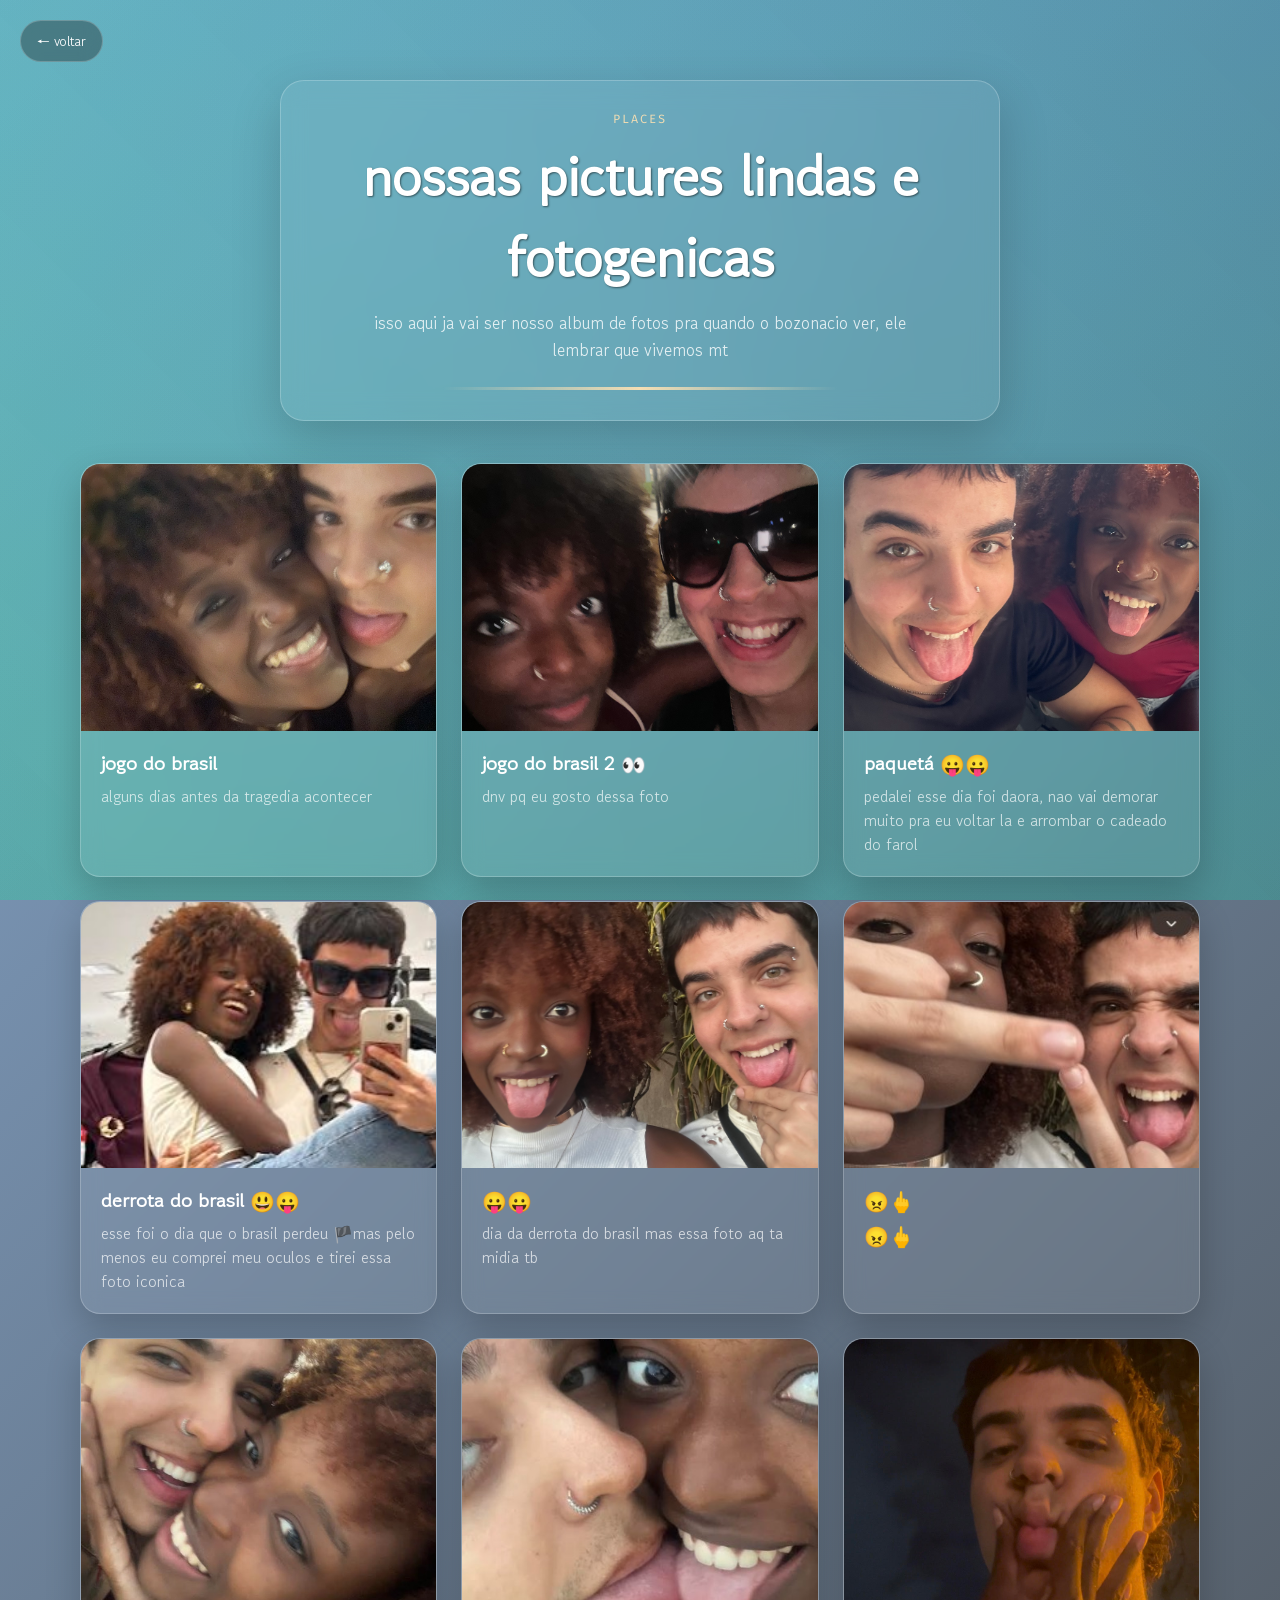
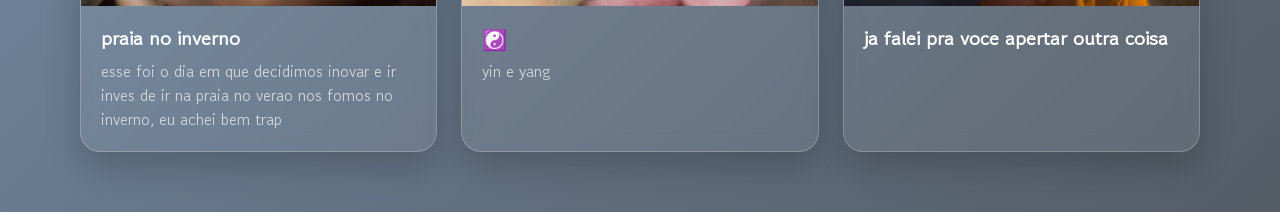
==== fotos.html @ a5a7d5f9 "first commit" ====
<!DOCTYPE html>
<html lang="pt-BR">
<head>
    <meta charset="UTF-8">
    <meta name="viewport" content="width=device-width, initial-scale=1.0">
    <meta property="og:title" content="nossas fotos" />
    <meta property="og:type" content="website" />
    <link rel="stylesheet" href="fotos.css">
    <title>nossas fotos</title>
</head>
<body>
    <div class="photos-page-aurora"></div>

    <a href="index.html" class="photos-page-back" aria-label="Voltar para a página principal">
        ← voltar
    </a>

    <main class="photos-page-content">
        <header class="photos-page-header">
            <span class="photos-page-kicker">places</span>
            <h1>nossas pictures lindas e fotogenicas</h1>
            <p>isso aqui ja vai ser nosso album de fotos pra quando o bozonacio ver, ele lembrar que vivemos mt</p>
            <hr>
        </header>

        <!--
          Para adicionar fotos:
          1. Coloque as imagens na mesma pasta deste arquivo.
          2. Duplique um .photos-card.
          3. Troque o src, o título e a descrição.
        -->
        <section class="photos-grid" aria-label="Galeria de fotos">
            <article class="photos-card">
                <div class="photos-image-wrap">
                    <img src="1.jpeg" alt="Nossa foto" loading="lazy">
                </div>
                <div class="photos-card-info">
                    <h2>jogo do brasil</h2>
                    <p>alguns dias antes da tragedia acontecer</p>
                </div>
            </article>

            <article class="photos-card">
                <div class="photos-image-wrap">
                    <img src="2.jpeg" alt="nossa foto" loading="lazy">
                </div>
                <div class="photos-card-info">
                    <h2>jogo do brasil 2 👀</h2>
                    <p>dnv pq eu gosto dessa foto</p>
                </div>
            </article>

            <article class="photos-card">
                <div class="photos-image-wrap">
                    <img src="3.jpeg" alt="Nossa foto" loading="lazy">
                </div>
                <div class="photos-card-info">
                    <h2>paquetá 😛😛</h2>
                    <p>pedalei esse dia foi daora, nao vai demorar muito pra eu voltar la e arrombar o cadeado do farol</p>
                </div>
            </article>
            
            <article class="photos-card">
                <div class="photos-image-wrap">
                    <img src="4.jpg" alt="nossa foto" loading="lazy">
                </div>
                <div class="photos-card-info">
                    <h2>derrota do brasil 😃😛</h2>
                    <p>esse foi o dia que o brasil perdeu 🏴mas pelo menos eu comprei meu oculos e tirei essa foto iconica</p>
                </div>
            </article>
            
                <article class="photos-card">
                <div class="photos-image-wrap">
                    <img src="5.jpeg" alt="nossa foto" loading="lazy">
                </div>
                <div class="photos-card-info">
                    <h2>😛😛</h2>
                    <p>dia da derrota do brasil mas essa foto aq ta midia tb</p>
                </div>
            </article>
            
            <article class="photos-card">
                <div class="photos-image-wrap">
                    <img src="6.jpg" alt="nossa foto" loading="lazy">
                </div>
                <div class="photos-card-info">
                    <h2>😠🖕</h2>
                    <p></p><h2>😠🖕</h2><p></p>
                </div>
            </article>
            
                <article class="photos-card">
                <div class="photos-image-wrap">
                    <img src="7.jpg" alt="nossa foto" loading="lazy">
                </div>
                <div class="photos-card-info">
                    <h2>praia no inverno</h2>
                    <p>esse foi o dia em que decidimos inovar e ir inves de ir na praia no verao nos fomos no inverno, eu achei bem trap</p>
                </div>
            </article>
            
            <article class="photos-card">
                <div class="photos-image-wrap">
                    <img src="8.jpeg" alt="nossa foto" loading="lazy">
                </div>
                <div class="photos-card-info">
                    <h2>☯️</h2>
                    <p>yin e yang </p>
                </div>
            </article>
            
            <article class="photos-card">
                <div class="photos-image-wrap">
                    <img src="9.jpg" alt="nossa foto" loading="lazy">
                </div>
                <div class="photos-card-info">
                    <h2>ja falei pra voce apertar outra coisa</h2>
                    <p></p>
                </div>
            </article>
            
        </section>
    </main>
</body>
</html>
---- fotos.css ----
@import url('https://fonts.googleapis.com/css2?family=Fira+Code:wght@300..700&family=Gowun+Dodum&family=Heebo:wght@100..900&display=swap');

:root {
  --photos-page-gold: #f5deb3;
  --photos-page-white: #ffffff;
  --photos-page-glass: rgba(255, 255, 255, 0.08);
  --photos-page-border: rgba(255, 255, 255, 0.22);
}

* {
  box-sizing: border-box;
}

html {
  min-height: 100%;
}

body {
  min-height: 100vh;
  margin: 0;
  padding: 80px 24px 60px;

  font-family: "Gowun Dodum", sans-serif;
  color: var(--photos-page-white);

  background:
    linear-gradient(
      -45deg,
      rgba(255, 0, 0, 0.4),
      rgb(255, 0, 0),
      rgb(68, 68, 68),
      rgba(11, 77, 153, 0.5)
    );
  background-size: 400% 400%;
  animation: photosPageAurora 5s ease infinite;

  overflow-x: hidden;
}

.photos-page-aurora {
  position: fixed;
  inset: 0;
  pointer-events: none;

  background: linear-gradient(
    45deg,
    rgba(34, 139, 230, 0.35),
    rgba(0, 255, 180, 0.22),
    rgba(34, 139, 230, 0.28),
    rgba(23, 32, 42, 0.55)
  );
  background-size: 400% 400%;
  animation: photosPageMove 4.4s cubic-bezier(0.25, 1, 0.5, 1) infinite;

  z-index: -1;
}

.photos-page-aurora::after {
  content: "";
  position: absolute;
  inset: 0;
  background: radial-gradient(
    circle,
    rgba(236, 235, 235, 0.05),
    rgba(47, 184, 20, 0.05)
  );
  mix-blend-mode: overlay;
}

@keyframes photosPageAurora {
  0% { background-position: 0% 50%; }
  50% { background-position: 100% 50%; }
  100% { background-position: 0% 50%; }
}

@keyframes photosPageMove {
  0% { background-position: 0% 50%; }
  50% { background-position: 100% 50%; }
  100% { background-position: 0% 50%; }
}

.photos-page-back {
  position: fixed;
  top: 20px;
  left: 20px;
  z-index: 10;

  padding: 10px 16px;
  border: 1px solid var(--photos-page-border);
  border-radius: 999px;

  color: #fff;
  background: rgba(20, 20, 20, 0.35);
  backdrop-filter: blur(10px);
  -webkit-backdrop-filter: blur(10px);

  text-decoration: none;
  font-size: 14px;

  transition: transform 0.25s ease, background 0.25s ease;
}

.photos-page-back:hover {
  transform: translateY(-2px);
  background: rgba(255, 255, 255, 0.16);
}

.photos-page-content {
  width: min(1120px, 100%);
  margin: 0 auto;
}

.photos-page-header {
  width: min(720px, 100%);
  margin: 0 auto 42px;
  padding: 30px;

  text-align: center;

  background: rgba(255, 255, 255, 0.06);
  border: 1px solid var(--photos-page-border);
  border-radius: 24px;

  backdrop-filter: blur(12px);
  -webkit-backdrop-filter: blur(12px);

  box-shadow: 0 18px 50px rgba(0, 0, 0, 0.18);
}

.photos-page-kicker {
  display: block;
  margin-bottom: 8px;

  color: var(--photos-page-gold);
  font-family: "Fira Code", monospace;
  font-size: 12px;
  letter-spacing: 2px;
  text-transform: uppercase;
}

.photos-page-header h1 {
  margin: 0;
  color: #fff;
  font-size: clamp(34px, 6vw, 56px);
  text-shadow: 1px 1px 2px rgba(0, 0, 0, 0.5);
}

.photos-page-header p {
  margin: 12px auto 0;
  max-width: 560px;

  color: rgba(255, 255, 255, 0.82);
  font-size: 17px;
  line-height: 1.6;
}

.photos-page-header hr {
  width: 60%;
  height: 3px;
  margin: 24px auto 0;

  border: 0;
  background: linear-gradient(
    to right,
    transparent,
    var(--photos-page-gold),
    transparent
  );
}

.photos-grid {
  display: grid;
  grid-template-columns: repeat(3, minmax(0, 1fr));
  gap: 24px;
}

.photos-card {
  overflow: hidden;

  background: rgba(255, 255, 255, 0.07);
  border: 1px solid var(--photos-page-border);
  border-radius: 20px;

  backdrop-filter: blur(10px);
  -webkit-backdrop-filter: blur(10px);

  box-shadow: 0 14px 35px rgba(0, 0, 0, 0.2);

  transition: transform 0.3s ease, box-shadow 0.3s ease;
}

.photos-card:hover {
  transform: translateY(-6px);
  box-shadow: 0 20px 45px rgba(0, 0, 0, 0.28);
}

.photos-image-wrap {
  width: 100%;
  aspect-ratio: 4 / 3;
  overflow: hidden;
  background: rgba(0, 0, 0, 0.18);
}

.photos-image-wrap img {
  display: block;
  width: 100%;
  height: 100%;

  object-fit: cover;
  border: 0;
  border-radius: 0;
  margin: 0;

  transition: transform 0.45s ease;
}

.photos-card:hover .photos-image-wrap img {
  transform: scale(1.04);
}

.photos-card-info {
  padding: 18px 20px 20px;
}

.photos-card-info h2 {
  margin: 0 0 6px;
  color: #fff;
  font-size: 20px;
}

.photos-card-info p {
  margin: 0;
  color: rgba(255, 255, 255, 0.72);
  line-height: 1.5;
}

@media (max-width: 850px) {
  .photos-grid {
    grid-template-columns: repeat(2, minmax(0, 1fr));
  }
}

@media (max-width: 580px) {
  body {
    padding: 70px 14px 40px;
  }

  .photos-page-back {
    top: 12px;
    left: 12px;
    padding: 9px 12px;
  }

  .photos-page-header {
    padding: 24px 18px;
    margin-bottom: 24px;
  }

  .photos-grid {
    grid-template-columns: 1fr;
    gap: 18px;
  }
}
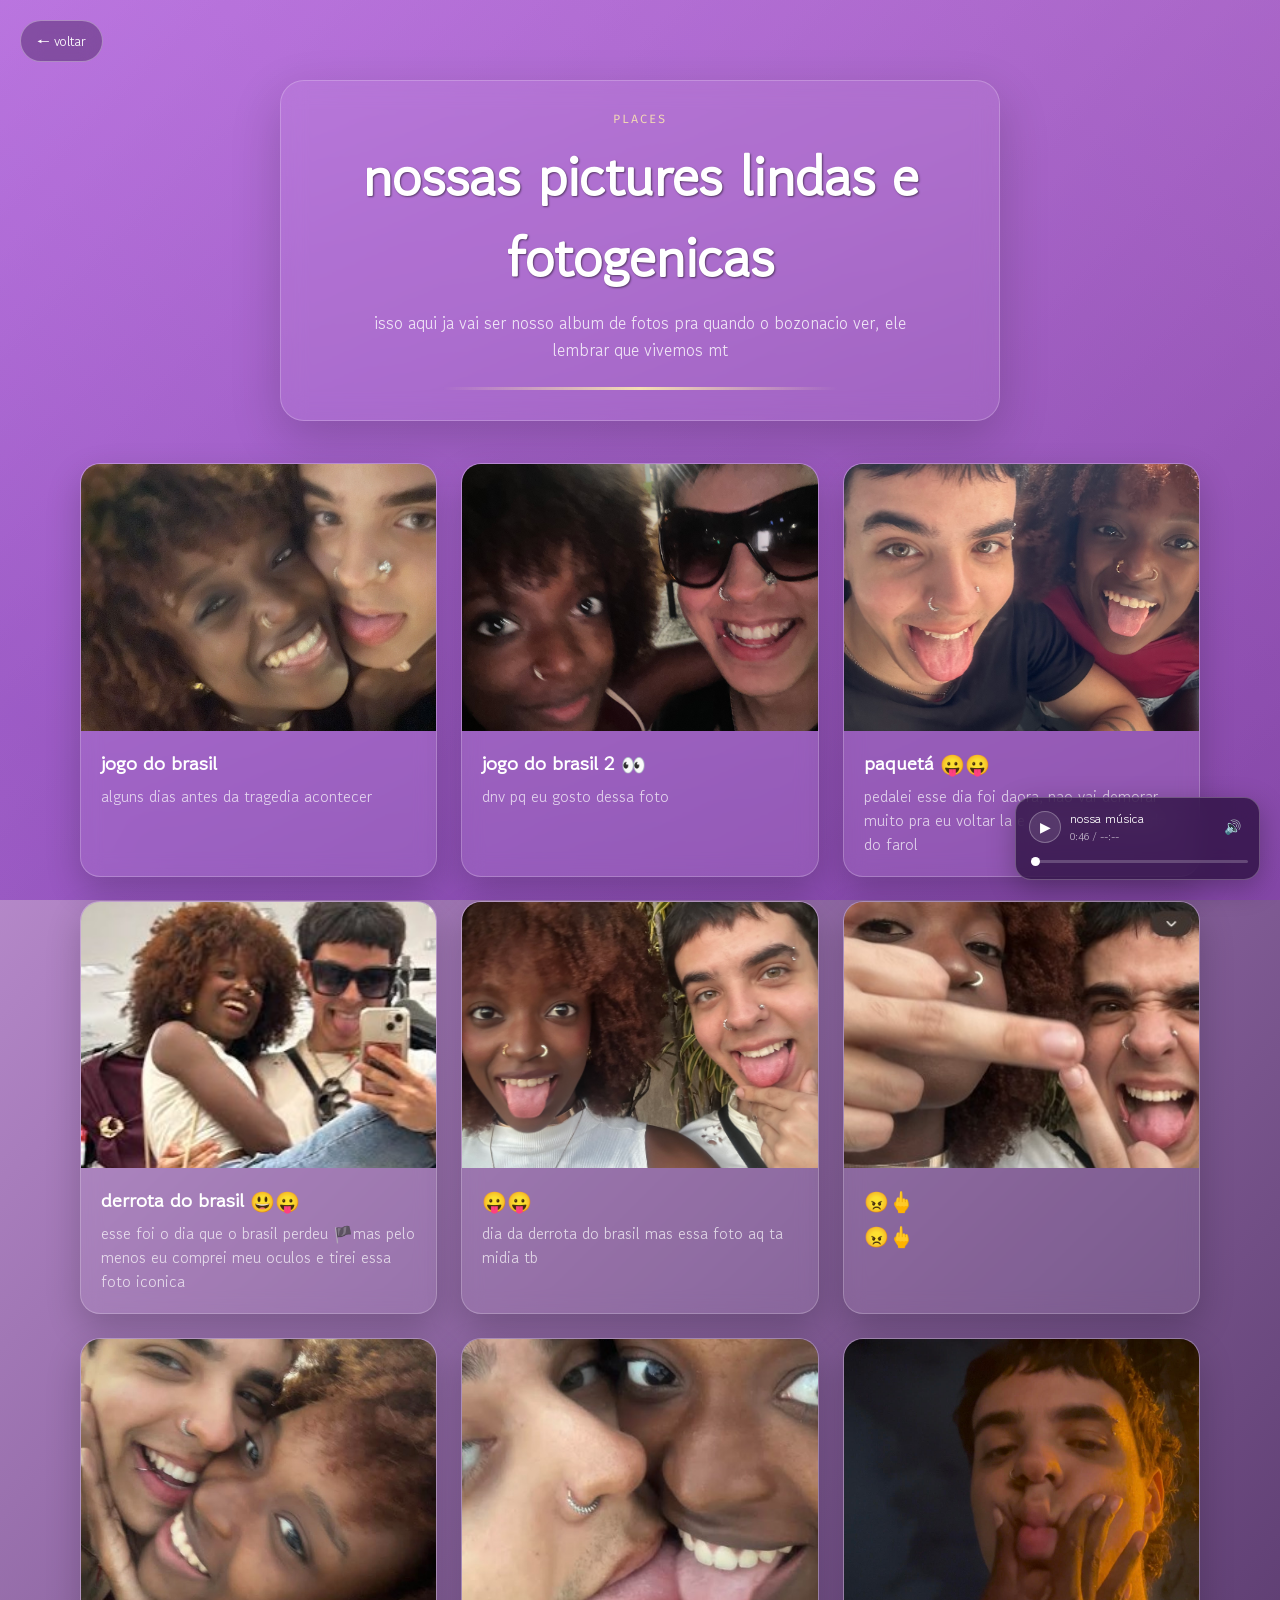
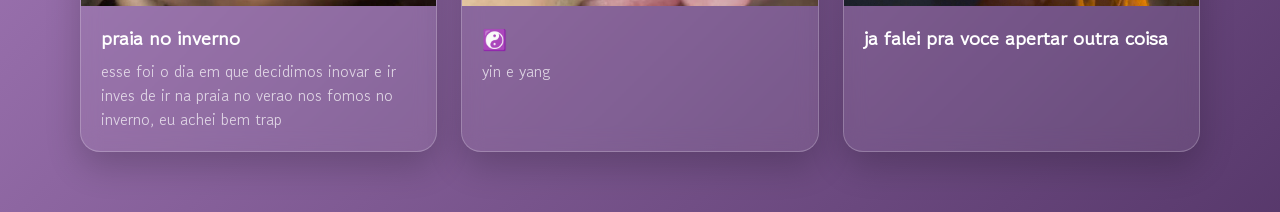
==== commit 1664f98e: "musica" ====
--- a/fotos.html
+++ b/fotos.html
@@ -7,6 +7,214 @@
     <meta property="og:type" content="website" />
     <link rel="stylesheet" href="fotos.css">
     <title>nossas fotos</title>
+
+<style>
+#site-music-player {
+    position: fixed;
+    right: 20px;
+    bottom: 20px;
+    z-index: 99999;
+    width: 245px;
+    padding: 11px 13px;
+    border: 1px solid rgba(255,255,255,.25);
+    border-radius: 16px;
+    background: rgba(35, 10, 55, .72);
+    backdrop-filter: blur(12px);
+    -webkit-backdrop-filter: blur(12px);
+    box-shadow: 0 8px 28px rgba(0,0,0,.28);
+    color: #fff;
+    font-family: "Gowun Dodum", sans-serif;
+    user-select: none;
+}
+#site-music-player .smp-top {
+    display:flex;
+    align-items:center;
+    gap:9px;
+}
+#site-music-player .smp-play {
+    width:32px;
+    height:32px;
+    flex:0 0 32px;
+    border:1px solid rgba(255,255,255,.28);
+    border-radius:50%;
+    background:rgba(255,255,255,.10);
+    color:#fff;
+    cursor:pointer;
+    font-size:14px;
+}
+#site-music-player .smp-info {
+    min-width:0;
+    flex:1;
+}
+#site-music-player .smp-title {
+    display:block;
+    font-size:13px;
+    white-space:nowrap;
+    overflow:hidden;
+    text-overflow:ellipsis;
+}
+#site-music-player .smp-time {
+    display:block;
+    margin-top:1px;
+    font-size:10px;
+    opacity:.68;
+}
+#site-music-player .smp-volume {
+    width:28px;
+    height:28px;
+    border:0;
+    background:transparent;
+    color:#fff;
+    cursor:pointer;
+    font-size:14px;
+}
+#site-music-player .smp-progress {
+    width:100%;
+    height:3px;
+    margin-top:9px;
+    appearance:none;
+    -webkit-appearance:none;
+    border-radius:99px;
+    background:rgba(255,255,255,.20);
+    cursor:pointer;
+}
+#site-music-player .smp-progress::-webkit-slider-thumb {
+    appearance:none;
+    -webkit-appearance:none;
+    width:9px;
+    height:9px;
+    border-radius:50%;
+    background:#fff;
+}
+#site-music-player .smp-progress::-moz-range-thumb {
+    width:9px;
+    height:9px;
+    border:0;
+    border-radius:50%;
+    background:#fff;
+}
+#site-music-player #youtube-music-source {
+    position:fixed;
+    width:1px;
+    height:1px;
+    left:-100px;
+    top:-100px;
+    opacity:0;
+    pointer-events:none;
+}
+@media (max-width:600px) {
+    #site-music-player {
+        right:12px;
+        bottom:12px;
+        width:220px;
+    }
+}
+</style>
+
+
+<style>
+/* ===== Player de música ===== */
+#site-music-player {
+    position: fixed;
+    right: 20px;
+    bottom: 20px;
+    z-index: 99999;
+    width: 245px;
+    padding: 11px 13px;
+    border: 1px solid rgba(255,255,255,.25);
+    border-radius: 16px;
+    background: rgba(35, 10, 55, .72);
+    backdrop-filter: blur(12px);
+    -webkit-backdrop-filter: blur(12px);
+    box-shadow: 0 8px 28px rgba(0,0,0,.28);
+    color: #fff;
+    font-family: "Gowun Dodum", sans-serif;
+    user-select: none;
+}
+#site-music-player .smp-top {
+    display:flex;
+    align-items:center;
+    gap:9px;
+}
+#site-music-player .smp-play {
+    width:32px;
+    height:32px;
+    flex:0 0 32px;
+    border:1px solid rgba(255,255,255,.28);
+    border-radius:50%;
+    background:rgba(255,255,255,.10);
+    color:#fff;
+    cursor:pointer;
+    font-size:14px;
+}
+#site-music-player .smp-info {
+    min-width:0;
+    flex:1;
+}
+#site-music-player .smp-title {
+    display:block;
+    font-size:13px;
+    white-space:nowrap;
+    overflow:hidden;
+    text-overflow:ellipsis;
+}
+#site-music-player .smp-time {
+    display:block;
+    margin-top:1px;
+    font-size:10px;
+    opacity:.68;
+}
+#site-music-player .smp-volume {
+    width:28px;
+    height:28px;
+    border:0;
+    background:transparent;
+    color:#fff;
+    cursor:pointer;
+    font-size:14px;
+}
+#site-music-player .smp-progress {
+    width:100%;
+    height:3px;
+    margin-top:9px;
+    appearance:none;
+    -webkit-appearance:none;
+    border-radius:99px;
+    background:rgba(255,255,255,.20);
+    cursor:pointer;
+}
+#site-music-player .smp-progress::-webkit-slider-thumb {
+    appearance:none;
+    -webkit-appearance:none;
+    width:9px;
+    height:9px;
+    border-radius:50%;
+    background:#fff;
+}
+#site-music-player .smp-progress::-moz-range-thumb {
+    width:9px;
+    height:9px;
+    border:0;
+    border-radius:50%;
+    background:#fff;
+}
+#site-music-player #youtube-music-source {
+    position:fixed;
+    width:1px;
+    height:1px;
+    left:-100px;
+    top:-100px;
+    opacity:0;
+    pointer-events:none;
+}
+@media (max-width:600px) {
+    #site-music-player {
+        right:12px;
+        bottom:12px;
+        width:220px;
+    }
+}
+</style>
 </head>
 <body>
     <div class="photos-page-aurora"></div>
@@ -22,13 +230,6 @@
             <p>isso aqui ja vai ser nosso album de fotos pra quando o bozonacio ver, ele lembrar que vivemos mt</p>
             <hr>
         </header>
-
-        <!--
-          Para adicionar fotos:
-          1. Coloque as imagens na mesma pasta deste arquivo.
-          2. Duplique um .photos-card.
-          3. Troque o src, o título e a descrição.
-        -->
         <section class="photos-grid" aria-label="Galeria de fotos">
             <article class="photos-card">
                 <div class="photos-image-wrap">
@@ -39,7 +240,6 @@
                     <p>alguns dias antes da tragedia acontecer</p>
                 </div>
             </article>
-
             <article class="photos-card">
                 <div class="photos-image-wrap">
                     <img src="2.jpeg" alt="nossa foto" loading="lazy">
@@ -49,7 +249,6 @@
                     <p>dnv pq eu gosto dessa foto</p>
                 </div>
             </article>
-
             <article class="photos-card">
                 <div class="photos-image-wrap">
                     <img src="3.jpeg" alt="Nossa foto" loading="lazy">
@@ -59,7 +258,6 @@
                     <p>pedalei esse dia foi daora, nao vai demorar muito pra eu voltar la e arrombar o cadeado do farol</p>
                 </div>
             </article>
-            
             <article class="photos-card">
                 <div class="photos-image-wrap">
                     <img src="4.jpg" alt="nossa foto" loading="lazy">
@@ -69,7 +267,6 @@
                     <p>esse foi o dia que o brasil perdeu 🏴mas pelo menos eu comprei meu oculos e tirei essa foto iconica</p>
                 </div>
             </article>
-            
                 <article class="photos-card">
                 <div class="photos-image-wrap">
                     <img src="5.jpeg" alt="nossa foto" loading="lazy">
@@ -79,7 +276,6 @@
                     <p>dia da derrota do brasil mas essa foto aq ta midia tb</p>
                 </div>
             </article>
-            
             <article class="photos-card">
                 <div class="photos-image-wrap">
                     <img src="6.jpg" alt="nossa foto" loading="lazy">
@@ -89,7 +285,6 @@
                     <p></p><h2>😠🖕</h2><p></p>
                 </div>
             </article>
-            
                 <article class="photos-card">
                 <div class="photos-image-wrap">
                     <img src="7.jpg" alt="nossa foto" loading="lazy">
@@ -99,7 +294,6 @@
                     <p>esse foi o dia em que decidimos inovar e ir inves de ir na praia no verao nos fomos no inverno, eu achei bem trap</p>
                 </div>
             </article>
-            
             <article class="photos-card">
                 <div class="photos-image-wrap">
                     <img src="8.jpeg" alt="nossa foto" loading="lazy">
@@ -109,7 +303,6 @@
                     <p>yin e yang </p>
                 </div>
             </article>
-            
             <article class="photos-card">
                 <div class="photos-image-wrap">
                     <img src="9.jpg" alt="nossa foto" loading="lazy">
@@ -119,8 +312,124 @@
                     <p></p>
                 </div>
             </article>
-            
         </section>
     </main>
+<div id="site-music-player">
+    <div class="smp-top">
+        <button class="smp-play" id="smp-play" type="button">▶</button>
+        <div class="smp-info">
+            <span class="smp-title">nossa música</span>
+            <span class="smp-time" id="smp-time">0:46 / --:--</span>
+        </div>
+        <button class="smp-volume" id="smp-volume" type="button">🔊</button>
+    </div>
+    <input class="smp-progress" id="smp-progress" type="range" min="0" max="100" value="0" step="0.1" aria-label="Progresso da música">
+    <div id="youtube-music-source" aria-hidden="true"></div>
+</div>
+<script>
+(function () {
+    const VIDEO_ID = "xfSkoPnCoU8";
+    const START_AT = 46;
+    let player = null;
+    let ready = false;
+    let paused = true;
+    let duration = 0;
+    function formatTime(seconds) {
+        if (!Number.isFinite(seconds)) return "--:--";
+        seconds = Math.max(0, Math.floor(seconds));
+        const m = Math.floor(seconds / 60);
+        const s = String(seconds % 60).padStart(2, "0");
+        return `${m}:${s}`;
+    }
+    window.onYouTubeIframeAPIReady = function () {
+        player = new YT.Player("youtube-music-source", {
+            width: "1",
+            height: "1",
+            videoId: VIDEO_ID,
+            playerVars: {
+                autoplay: 1,
+                controls: 0,
+                start: START_AT,
+                playsinline: 1,
+                rel: 0
+            },
+            events: {
+                onReady: function () {
+                    ready = true;
+                    duration = player.getDuration() || 0;
+
+                    document.getElementById("smp-time").textContent =
+                        formatTime(START_AT) + " / " + formatTime(duration);
+
+                    player.setVolume(100);
+                    player.playVideo();
+                },
+                onStateChange: function (event) {
+                    paused = event.data !== YT.PlayerState.PLAYING;
+
+                    document.getElementById("smp-play").textContent =
+                        paused ? "▶" : "Ⅱ";
+
+                    if (event.data === YT.PlayerState.ENDED) {
+                        player.seekTo(START_AT, true);
+                        player.playVideo();
+                    }
+                }
+            }
+        });
+    };
+    const api = document.createElement("script");
+    api.src = "https://www.youtube.com/iframe_api";
+    document.head.appendChild(api);
+    document.addEventListener("DOMContentLoaded", function () {
+        const play = document.getElementById("smp-play");
+        const volume = document.getElementById("smp-volume");
+        const progress = document.getElementById("smp-progress");
+        const time = document.getElementById("smp-time");
+        play.addEventListener("click", function () {
+            if (!ready) return;
+
+            if (paused) {
+                if (player.getCurrentTime() < START_AT) {
+                    player.seekTo(START_AT, true);
+                }
+                player.playVideo();
+            } else {
+                player.pauseVideo();
+            }
+        });
+        volume.addEventListener("click", function () {
+            if (!ready) return;
+            if (player.isMuted()) {
+                player.unMute();
+                volume.textContent = "🔊";
+            } else {
+                player.mute();
+                volume.textContent = "🔇";
+            }
+        });
+        progress.addEventListener("input", function () {
+            if (!ready || !duration) return;
+            const target =
+                START_AT +
+                (Number(progress.value) / 100) *
+                Math.max(0, duration - START_AT);
+
+            player.seekTo(target, true);
+        });
+        setInterval(function () {
+            if (!ready || !player || !duration) return;
+            const current = player.getCurrentTime();
+            const usable = Math.max(0, duration - START_AT);
+            const value = usable
+                ? ((current - START_AT) / usable) * 100
+                : 0;
+            progress.value = Math.max(0, Math.min(100, value));
+            time.textContent =
+                formatTime(current) + " / " + formatTime(duration);
+        }, 500);
+    });
+})();
+</script>
 </body>
-</html>
+</html>
--- a/fotos.css
+++ b/fotos.css
@@ -1,11 +1,4 @@
-@import url('https://fonts.googleapis.com/css2?family=Fira+Code:wght@300..700&family=Gowun+Dodum&family=Heebo:wght@100..900&display=swap');
-
-:root {
-  --photos-page-gold: #f5deb3;
-  --photos-page-white: #ffffff;
-  --photos-page-glass: rgba(255, 255, 255, 0.08);
-  --photos-page-border: rgba(255, 255, 255, 0.22);
-}
+@import url("https://fonts.googleapis.com/css2?family=Fira+Code:wght@300..700&family=Gowun+Dodum&family=Heebo:wght@100..900&display=swap");
 
 * {
   box-sizing: border-box;
@@ -19,21 +12,17 @@
   min-height: 100vh;
   margin: 0;
   padding: 80px 24px 60px;
-
   font-family: "Gowun Dodum", sans-serif;
-  color: var(--photos-page-white);
-
-  background:
-    linear-gradient(
-      -45deg,
-      rgba(255, 0, 0, 0.4),
-      rgb(255, 0, 0),
-      rgb(68, 68, 68),
-      rgba(11, 77, 153, 0.5)
-    );
+  color: #fff;
+  background: linear-gradient(
+    -45deg,
+    rgba(128, 0, 128, 0.5),
+    rgb(75, 0, 130),
+    rgb(45, 20, 65),
+    rgba(180, 80, 220, 0.5)
+  );
   background-size: 400% 400%;
-  animation: photosPageAurora 5s ease infinite;
-
+  animation: photosAurora 5s ease infinite;
   overflow-x: hidden;
 }
 
@@ -41,42 +30,40 @@
   position: fixed;
   inset: 0;
   pointer-events: none;
-
   background: linear-gradient(
     45deg,
-    rgba(34, 139, 230, 0.35),
-    rgba(0, 255, 180, 0.22),
-    rgba(34, 139, 230, 0.28),
-    rgba(23, 32, 42, 0.55)
+    rgba(180, 80, 255, 0.35),
+    rgba(100, 0, 180, 0.35),
+    rgba(220, 100, 255, 0.35),
+    rgba(40, 10, 60, 0.5)
   );
   background-size: 400% 400%;
-  animation: photosPageMove 4.4s cubic-bezier(0.25, 1, 0.5, 1) infinite;
-
+  animation: photosAuroraMove 4.4s cubic-bezier(0.25, 1, 0.5, 1) infinite;
   z-index: -1;
 }
 
-.photos-page-aurora::after {
-  content: "";
-  position: absolute;
-  inset: 0;
-  background: radial-gradient(
-    circle,
-    rgba(236, 235, 235, 0.05),
-    rgba(47, 184, 20, 0.05)
-  );
-  mix-blend-mode: overlay;
-}
-
-@keyframes photosPageAurora {
-  0% { background-position: 0% 50%; }
-  50% { background-position: 100% 50%; }
-  100% { background-position: 0% 50%; }
-}
-
-@keyframes photosPageMove {
-  0% { background-position: 0% 50%; }
-  50% { background-position: 100% 50%; }
-  100% { background-position: 0% 50%; }
+@keyframes photosAurora {
+  0% {
+    background-position: 0% 50%;
+  }
+  50% {
+    background-position: 100% 50%;
+  }
+  100% {
+    background-position: 0% 50%;
+  }
+}
+
+@keyframes photosAuroraMove {
+  0% {
+    background-position: 0% 50%;
+  }
+  50% {
+    background-position: 100% 50%;
+  }
+  100% {
+    background-position: 0% 50%;
+  }
 }
 
 .photos-page-back {
@@ -84,20 +71,18 @@
   top: 20px;
   left: 20px;
   z-index: 10;
-
   padding: 10px 16px;
-  border: 1px solid var(--photos-page-border);
+  border: 1px solid rgba(255, 255, 255, 0.35);
   border-radius: 999px;
-
-  color: #fff;
-  background: rgba(20, 20, 20, 0.35);
+  color: #fff;
+  background: rgba(35, 10, 55, 0.35);
   backdrop-filter: blur(10px);
   -webkit-backdrop-filter: blur(10px);
-
   text-decoration: none;
   font-size: 14px;
-
-  transition: transform 0.25s ease, background 0.25s ease;
+  transition:
+    transform 0.25s ease,
+    background 0.25s ease;
 }
 
 .photos-page-back:hover {
@@ -114,24 +99,19 @@
   width: min(720px, 100%);
   margin: 0 auto 42px;
   padding: 30px;
-
   text-align: center;
-
   background: rgba(255, 255, 255, 0.06);
-  border: 1px solid var(--photos-page-border);
+  border: 1px solid rgba(255, 255, 255, 0.22);
   border-radius: 24px;
-
   backdrop-filter: blur(12px);
   -webkit-backdrop-filter: blur(12px);
-
   box-shadow: 0 18px 50px rgba(0, 0, 0, 0.18);
 }
 
 .photos-page-kicker {
   display: block;
   margin-bottom: 8px;
-
-  color: var(--photos-page-gold);
+  color: #f5deb3;
   font-family: "Fira Code", monospace;
   font-size: 12px;
   letter-spacing: 2px;
@@ -148,7 +128,6 @@
 .photos-page-header p {
   margin: 12px auto 0;
   max-width: 560px;
-
   color: rgba(255, 255, 255, 0.82);
   font-size: 17px;
   line-height: 1.6;
@@ -158,14 +137,8 @@
   width: 60%;
   height: 3px;
   margin: 24px auto 0;
-
   border: 0;
-  background: linear-gradient(
-    to right,
-    transparent,
-    var(--photos-page-gold),
-    transparent
-  );
+  background: linear-gradient(to right, transparent, #f5deb3, transparent);
 }
 
 .photos-grid {
@@ -176,17 +149,15 @@
 
 .photos-card {
   overflow: hidden;
-
   background: rgba(255, 255, 255, 0.07);
-  border: 1px solid var(--photos-page-border);
+  border: 1px solid rgba(255, 255, 255, 0.22);
   border-radius: 20px;
-
   backdrop-filter: blur(10px);
   -webkit-backdrop-filter: blur(10px);
-
   box-shadow: 0 14px 35px rgba(0, 0, 0, 0.2);
-
-  transition: transform 0.3s ease, box-shadow 0.3s ease;
+  transition:
+    transform 0.3s ease,
+    box-shadow 0.3s ease;
 }
 
 .photos-card:hover {
@@ -205,12 +176,10 @@
   display: block;
   width: 100%;
   height: 100%;
-
   object-fit: cover;
   border: 0;
   border-radius: 0;
   margin: 0;
-
   transition: transform 0.45s ease;
 }
 
@@ -244,18 +213,15 @@
   body {
     padding: 70px 14px 40px;
   }
-
   .photos-page-back {
     top: 12px;
     left: 12px;
     padding: 9px 12px;
   }
-
   .photos-page-header {
     padding: 24px 18px;
     margin-bottom: 24px;
   }
-
   .photos-grid {
     grid-template-columns: 1fr;
     gap: 18px;
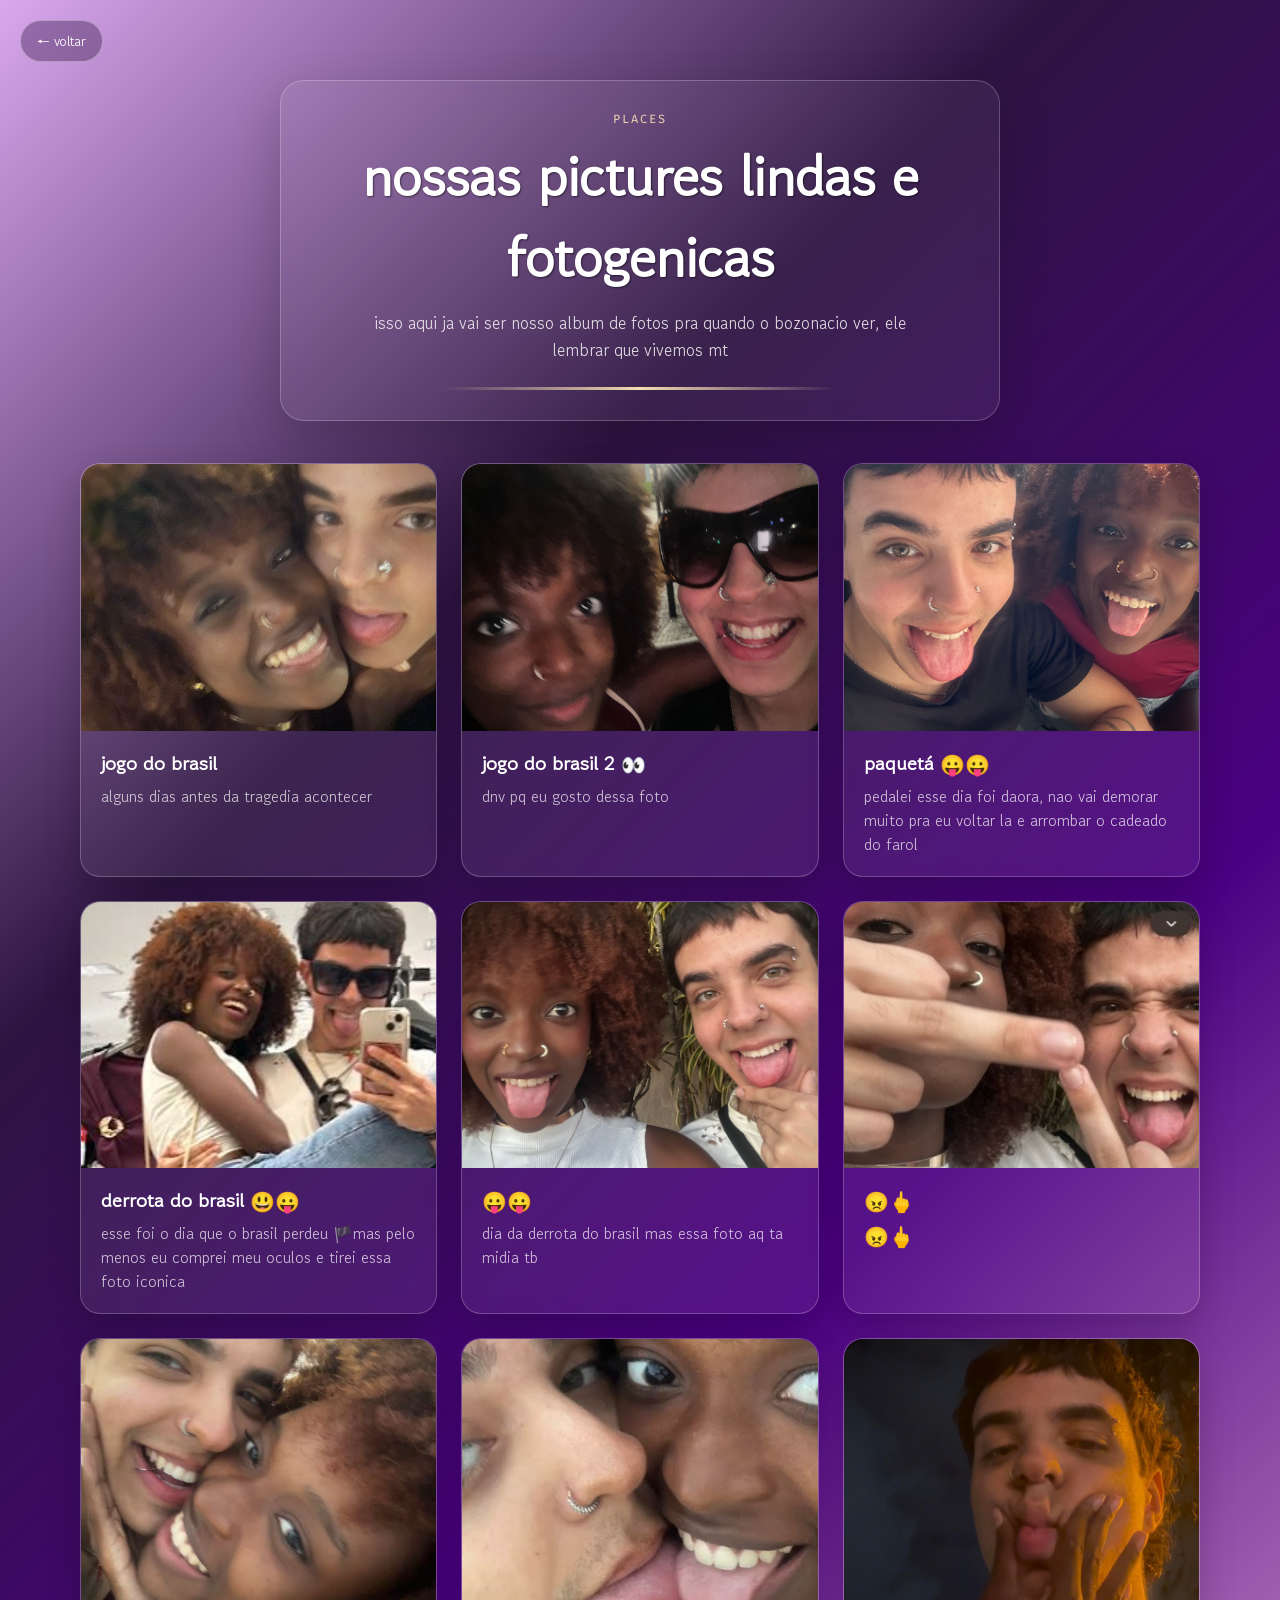
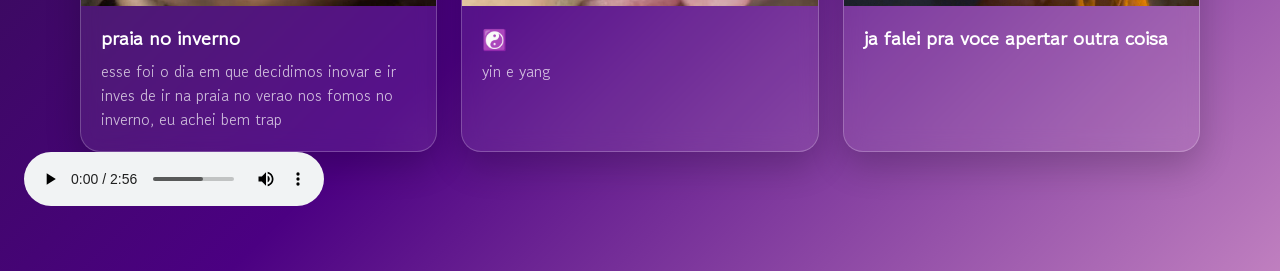
==== commit cf5e25d9: "musica no time certo" ====
--- a/fotos.html
+++ b/fotos.html
@@ -7,110 +7,6 @@
     <meta property="og:type" content="website" />
     <link rel="stylesheet" href="fotos.css">
     <title>nossas fotos</title>
-
-<style>
-#site-music-player {
-    position: fixed;
-    right: 20px;
-    bottom: 20px;
-    z-index: 99999;
-    width: 245px;
-    padding: 11px 13px;
-    border: 1px solid rgba(255,255,255,.25);
-    border-radius: 16px;
-    background: rgba(35, 10, 55, .72);
-    backdrop-filter: blur(12px);
-    -webkit-backdrop-filter: blur(12px);
-    box-shadow: 0 8px 28px rgba(0,0,0,.28);
-    color: #fff;
-    font-family: "Gowun Dodum", sans-serif;
-    user-select: none;
-}
-#site-music-player .smp-top {
-    display:flex;
-    align-items:center;
-    gap:9px;
-}
-#site-music-player .smp-play {
-    width:32px;
-    height:32px;
-    flex:0 0 32px;
-    border:1px solid rgba(255,255,255,.28);
-    border-radius:50%;
-    background:rgba(255,255,255,.10);
-    color:#fff;
-    cursor:pointer;
-    font-size:14px;
-}
-#site-music-player .smp-info {
-    min-width:0;
-    flex:1;
-}
-#site-music-player .smp-title {
-    display:block;
-    font-size:13px;
-    white-space:nowrap;
-    overflow:hidden;
-    text-overflow:ellipsis;
-}
-#site-music-player .smp-time {
-    display:block;
-    margin-top:1px;
-    font-size:10px;
-    opacity:.68;
-}
-#site-music-player .smp-volume {
-    width:28px;
-    height:28px;
-    border:0;
-    background:transparent;
-    color:#fff;
-    cursor:pointer;
-    font-size:14px;
-}
-#site-music-player .smp-progress {
-    width:100%;
-    height:3px;
-    margin-top:9px;
-    appearance:none;
-    -webkit-appearance:none;
-    border-radius:99px;
-    background:rgba(255,255,255,.20);
-    cursor:pointer;
-}
-#site-music-player .smp-progress::-webkit-slider-thumb {
-    appearance:none;
-    -webkit-appearance:none;
-    width:9px;
-    height:9px;
-    border-radius:50%;
-    background:#fff;
-}
-#site-music-player .smp-progress::-moz-range-thumb {
-    width:9px;
-    height:9px;
-    border:0;
-    border-radius:50%;
-    background:#fff;
-}
-#site-music-player #youtube-music-source {
-    position:fixed;
-    width:1px;
-    height:1px;
-    left:-100px;
-    top:-100px;
-    opacity:0;
-    pointer-events:none;
-}
-@media (max-width:600px) {
-    #site-music-player {
-        right:12px;
-        bottom:12px;
-        width:220px;
-    }
-}
-</style>
-
 
 <style>
 /* ===== Player de música ===== */
@@ -314,122 +210,8 @@
             </article>
         </section>
     </main>
-<div id="site-music-player">
-    <div class="smp-top">
-        <button class="smp-play" id="smp-play" type="button">▶</button>
-        <div class="smp-info">
-            <span class="smp-title">nossa música</span>
-            <span class="smp-time" id="smp-time">0:46 / --:--</span>
-        </div>
-        <button class="smp-volume" id="smp-volume" type="button">🔊</button>
-    </div>
-    <input class="smp-progress" id="smp-progress" type="range" min="0" max="100" value="0" step="0.1" aria-label="Progresso da música">
-    <div id="youtube-music-source" aria-hidden="true"></div>
-</div>
-<script>
-(function () {
-    const VIDEO_ID = "xfSkoPnCoU8";
-    const START_AT = 46;
-    let player = null;
-    let ready = false;
-    let paused = true;
-    let duration = 0;
-    function formatTime(seconds) {
-        if (!Number.isFinite(seconds)) return "--:--";
-        seconds = Math.max(0, Math.floor(seconds));
-        const m = Math.floor(seconds / 60);
-        const s = String(seconds % 60).padStart(2, "0");
-        return `${m}:${s}`;
-    }
-    window.onYouTubeIframeAPIReady = function () {
-        player = new YT.Player("youtube-music-source", {
-            width: "1",
-            height: "1",
-            videoId: VIDEO_ID,
-            playerVars: {
-                autoplay: 1,
-                controls: 0,
-                start: START_AT,
-                playsinline: 1,
-                rel: 0
-            },
-            events: {
-                onReady: function () {
-                    ready = true;
-                    duration = player.getDuration() || 0;
-
-                    document.getElementById("smp-time").textContent =
-                        formatTime(START_AT) + " / " + formatTime(duration);
-
-                    player.setVolume(100);
-                    player.playVideo();
-                },
-                onStateChange: function (event) {
-                    paused = event.data !== YT.PlayerState.PLAYING;
-
-                    document.getElementById("smp-play").textContent =
-                        paused ? "▶" : "Ⅱ";
-
-                    if (event.data === YT.PlayerState.ENDED) {
-                        player.seekTo(START_AT, true);
-                        player.playVideo();
-                    }
-                }
-            }
-        });
-    };
-    const api = document.createElement("script");
-    api.src = "https://www.youtube.com/iframe_api";
-    document.head.appendChild(api);
-    document.addEventListener("DOMContentLoaded", function () {
-        const play = document.getElementById("smp-play");
-        const volume = document.getElementById("smp-volume");
-        const progress = document.getElementById("smp-progress");
-        const time = document.getElementById("smp-time");
-        play.addEventListener("click", function () {
-            if (!ready) return;
-
-            if (paused) {
-                if (player.getCurrentTime() < START_AT) {
-                    player.seekTo(START_AT, true);
-                }
-                player.playVideo();
-            } else {
-                player.pauseVideo();
-            }
-        });
-        volume.addEventListener("click", function () {
-            if (!ready) return;
-            if (player.isMuted()) {
-                player.unMute();
-                volume.textContent = "🔊";
-            } else {
-                player.mute();
-                volume.textContent = "🔇";
-            }
-        });
-        progress.addEventListener("input", function () {
-            if (!ready || !duration) return;
-            const target =
-                START_AT +
-                (Number(progress.value) / 100) *
-                Math.max(0, duration - START_AT);
-
-            player.seekTo(target, true);
-        });
-        setInterval(function () {
-            if (!ready || !player || !duration) return;
-            const current = player.getCurrentTime();
-            const usable = Math.max(0, duration - START_AT);
-            const value = usable
-                ? ((current - START_AT) / usable) * 100
-                : 0;
-            progress.value = Math.max(0, Math.min(100, value));
-            time.textContent =
-                formatTime(current) + " / " + formatTime(duration);
-        }, 500);
-    });
-})();
-</script>
+
+
+<audio id="site-music-audio" src="./legendary.mp3#t=48" controls autoplay preload="auto"></audio>
 </body>
 </html>
--- a/fotos.css
+++ b/fotos.css
@@ -13,6 +13,7 @@
   margin: 0;
   padding: 80px 24px 60px;
   font-family: "Gowun Dodum", sans-serif;
+<<<<<<< HEAD
   color: #fff;
   background: linear-gradient(
     -45deg,
@@ -21,6 +22,18 @@
     rgb(45, 20, 65),
     rgba(180, 80, 220, 0.5)
   );
+=======
+  color: var(--photos-page-white);
+
+  background:
+    linear-gradient(
+      -45deg,
+      rgba(128, 0, 128, 0.5),
+      rgb(75, 0, 130),
+      rgb(45, 20, 65),
+      rgba(180, 80, 220, 0.5)
+    );
+>>>>>>> ab65628fb382ed73e667be3a7668cfc6d008cdf2
   background-size: 400% 400%;
   animation: photosAurora 5s ease infinite;
   overflow-x: hidden;
@@ -30,6 +43,7 @@
   position: fixed;
   inset: 0;
   pointer-events: none;
+<<<<<<< HEAD
   background: linear-gradient(
     45deg,
     rgba(180, 80, 255, 0.35),
@@ -37,6 +51,17 @@
     rgba(220, 100, 255, 0.35),
     rgba(40, 10, 60, 0.5)
   );
+=======
+
+  background:
+    linear-gradient(
+      -45deg,
+      rgba(128, 0, 128, 0.5),
+      rgb(75, 0, 130),
+      rgb(45, 20, 65),
+      rgba(180, 80, 220, 0.5)
+    );
+>>>>>>> ab65628fb382ed73e667be3a7668cfc6d008cdf2
   background-size: 400% 400%;
   animation: photosAuroraMove 4.4s cubic-bezier(0.25, 1, 0.5, 1) infinite;
   z-index: -1;
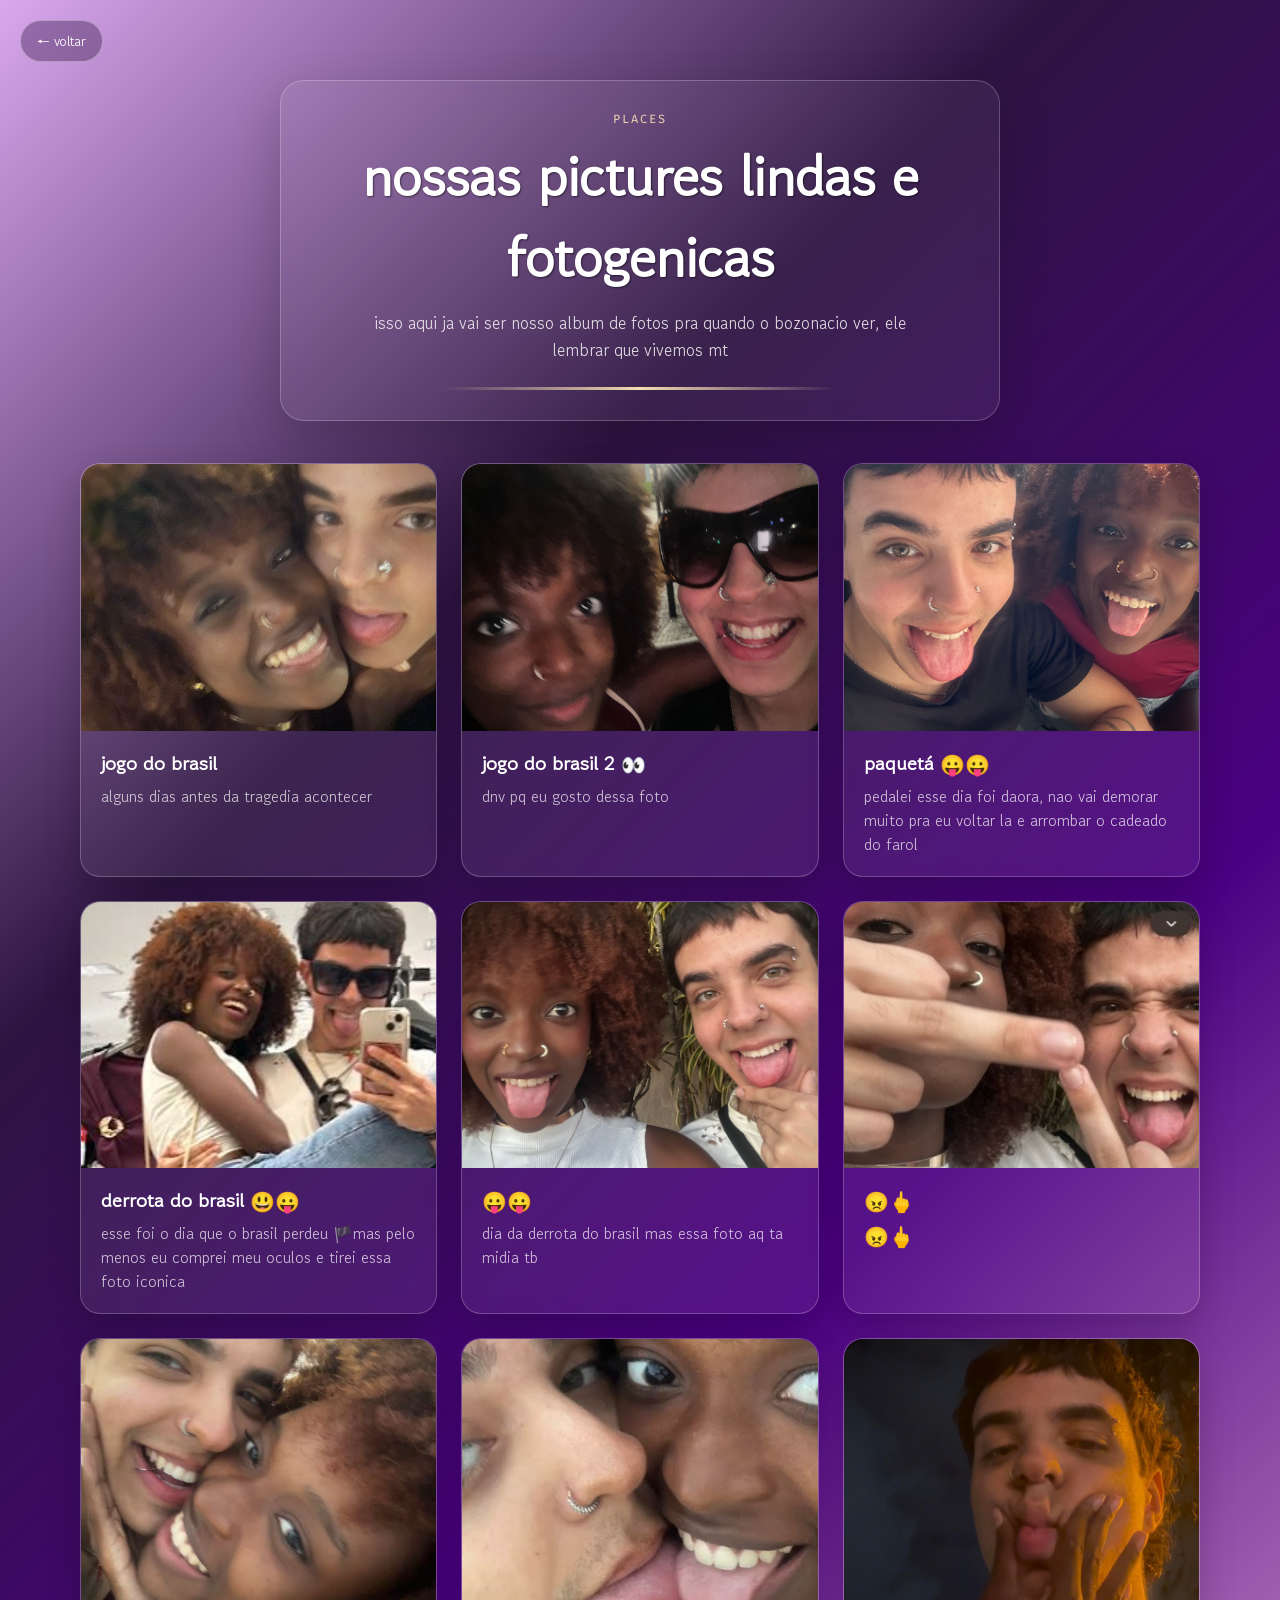
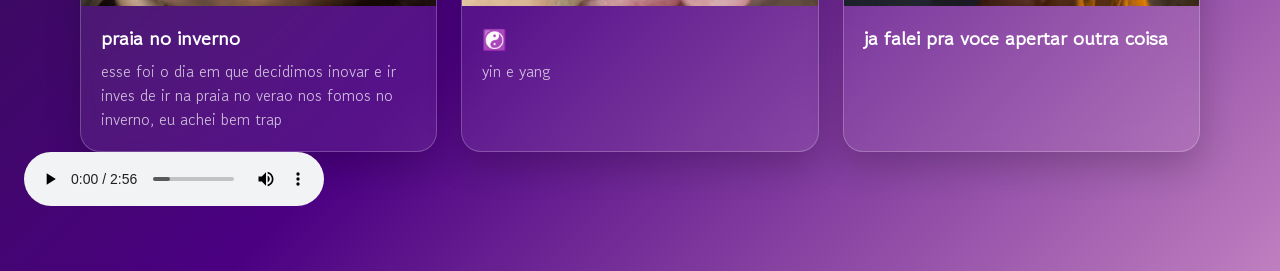
==== commit 942a10a2: "tempo arrumado2" ====
--- a/fotos.html
+++ b/fotos.html
@@ -212,6 +212,6 @@
     </main>
 
 
-<audio id="site-music-audio" src="./legendary.mp3#t=48" controls autoplay preload="auto"></audio>
+<audio id="site-music-audio" src="./legendary.mp3" controls autoplay preload="auto"></audio>
 </body>
 </html>
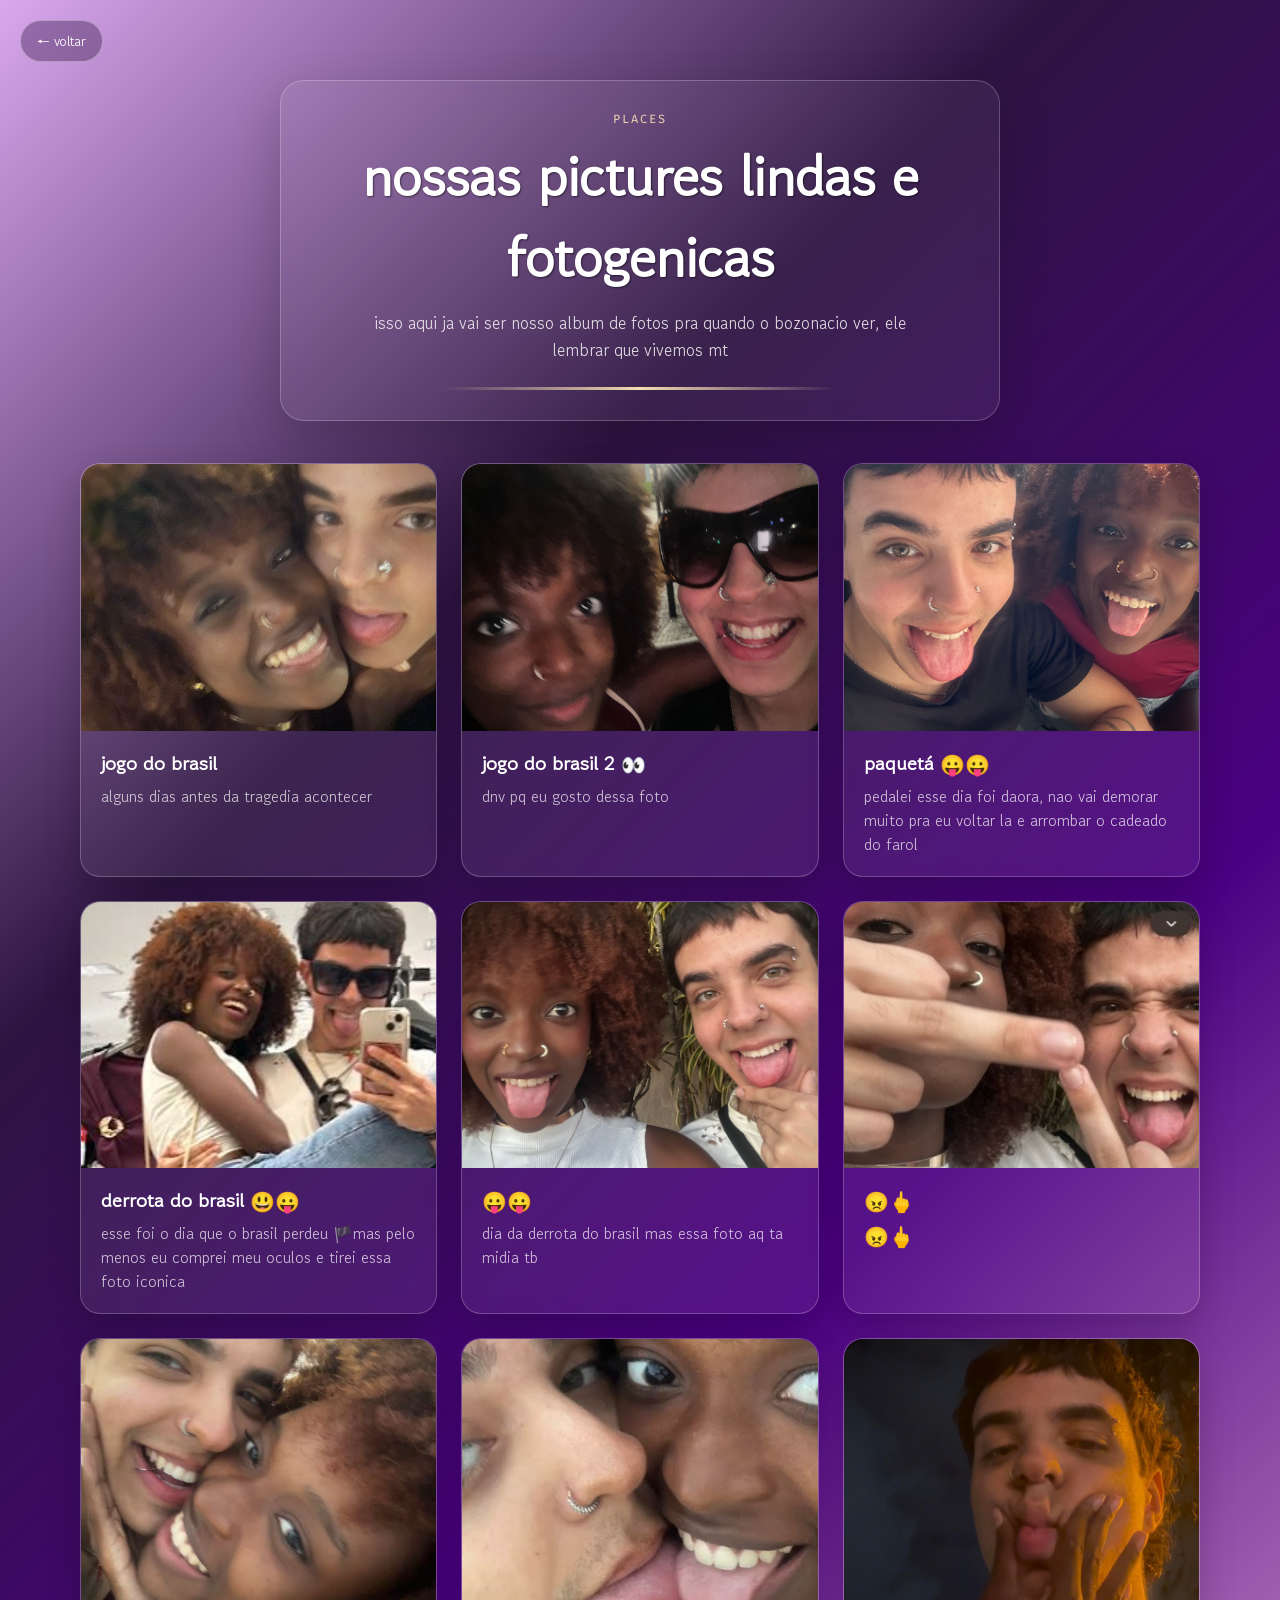
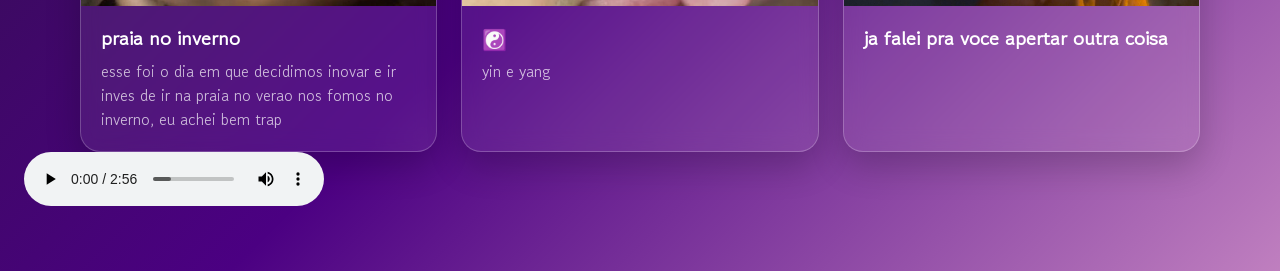
==== commit 8e1e2793: "fotos.html fixed" ====
--- a/fotos.html
+++ b/fotos.html
@@ -212,6 +212,14 @@
     </main>
 
 
-<audio id="site-music-audio" src="./legendary.mp3" controls autoplay preload="auto"></audio>
+<audio id="site-music-audio" src="./legendary.mp3" controls autoplay preload="auto">
+</audio>
+<script>
+    document.addEventListener("click", function () {
+        const audio = document.getElementById("site-music-audio");
+
+        audio.play().catch(function () { });
+    }, { once: true });
+</script>
 </body>
 </html>
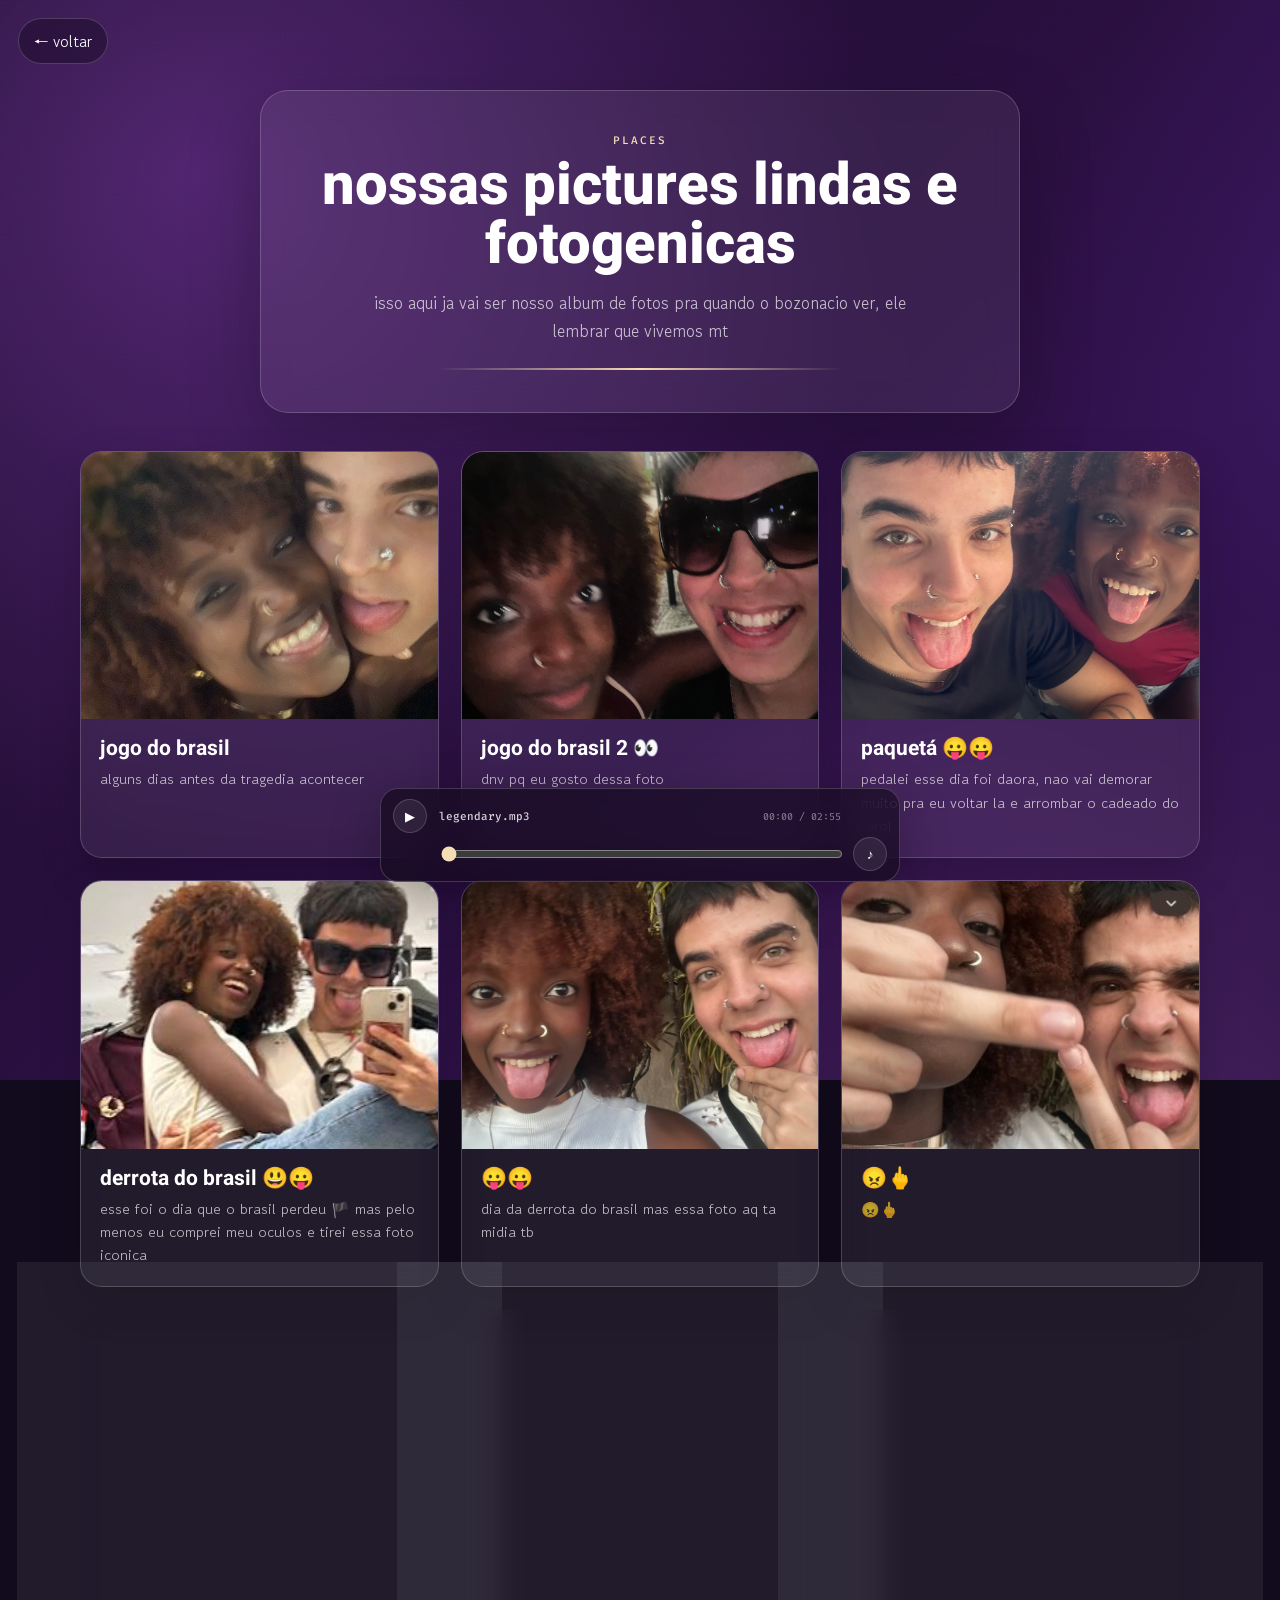
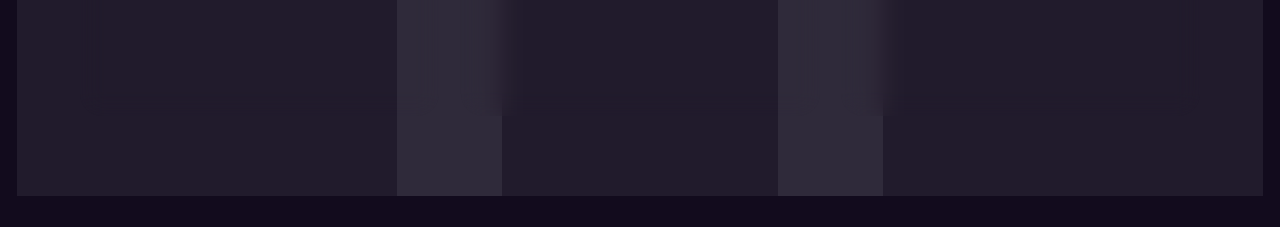
==== commit 2aa69bf8: "site v3" ====
--- a/fotos.html
+++ b/fotos.html
@@ -1,225 +1,50 @@
 <!DOCTYPE html>
 <html lang="pt-BR">
 <head>
-    <meta charset="UTF-8">
-    <meta name="viewport" content="width=device-width, initial-scale=1.0">
-    <meta property="og:title" content="nossas fotos" />
-    <meta property="og:type" content="website" />
-    <link rel="stylesheet" href="fotos.css">
-    <title>nossas fotos</title>
-
-<style>
-/* ===== Player de música ===== */
-#site-music-player {
-    position: fixed;
-    right: 20px;
-    bottom: 20px;
-    z-index: 99999;
-    width: 245px;
-    padding: 11px 13px;
-    border: 1px solid rgba(255,255,255,.25);
-    border-radius: 16px;
-    background: rgba(35, 10, 55, .72);
-    backdrop-filter: blur(12px);
-    -webkit-backdrop-filter: blur(12px);
-    box-shadow: 0 8px 28px rgba(0,0,0,.28);
-    color: #fff;
-    font-family: "Gowun Dodum", sans-serif;
-    user-select: none;
-}
-#site-music-player .smp-top {
-    display:flex;
-    align-items:center;
-    gap:9px;
-}
-#site-music-player .smp-play {
-    width:32px;
-    height:32px;
-    flex:0 0 32px;
-    border:1px solid rgba(255,255,255,.28);
-    border-radius:50%;
-    background:rgba(255,255,255,.10);
-    color:#fff;
-    cursor:pointer;
-    font-size:14px;
-}
-#site-music-player .smp-info {
-    min-width:0;
-    flex:1;
-}
-#site-music-player .smp-title {
-    display:block;
-    font-size:13px;
-    white-space:nowrap;
-    overflow:hidden;
-    text-overflow:ellipsis;
-}
-#site-music-player .smp-time {
-    display:block;
-    margin-top:1px;
-    font-size:10px;
-    opacity:.68;
-}
-#site-music-player .smp-volume {
-    width:28px;
-    height:28px;
-    border:0;
-    background:transparent;
-    color:#fff;
-    cursor:pointer;
-    font-size:14px;
-}
-#site-music-player .smp-progress {
-    width:100%;
-    height:3px;
-    margin-top:9px;
-    appearance:none;
-    -webkit-appearance:none;
-    border-radius:99px;
-    background:rgba(255,255,255,.20);
-    cursor:pointer;
-}
-#site-music-player .smp-progress::-webkit-slider-thumb {
-    appearance:none;
-    -webkit-appearance:none;
-    width:9px;
-    height:9px;
-    border-radius:50%;
-    background:#fff;
-}
-#site-music-player .smp-progress::-moz-range-thumb {
-    width:9px;
-    height:9px;
-    border:0;
-    border-radius:50%;
-    background:#fff;
-}
-#site-music-player #youtube-music-source {
-    position:fixed;
-    width:1px;
-    height:1px;
-    left:-100px;
-    top:-100px;
-    opacity:0;
-    pointer-events:none;
-}
-@media (max-width:600px) {
-    #site-music-player {
-        right:12px;
-        bottom:12px;
-        width:220px;
-    }
-}
-</style>
+  <meta charset="UTF-8">
+  <meta name="viewport" content="width=device-width, initial-scale=1.0">
+  <meta name="theme-color" content="#3a1759">
+  <title>nossas fotos</title>
+  <link rel="preconnect" href="https://fonts.googleapis.com">
+  <link rel="preconnect" href="https://fonts.gstatic.com" crossorigin>
+  <link href="https://fonts.googleapis.com/css2?family=Fira+Code:wght@400;500;600&family=Gowun+Dodum&family=Heebo:wght@400;500;600;700;800&display=swap" rel="stylesheet">
+  <link rel="stylesheet" href="fotos.css">
 </head>
 <body>
-    <div class="photos-page-aurora"></div>
+  <div class="photos-page-aurora" aria-hidden="true"></div>
+  <div class="photos-noise" aria-hidden="true"></div>
 
-    <a href="index.html" class="photos-page-back" aria-label="Voltar para a página principal">
-        ← voltar
-    </a>
+  <a href="index.html" class="photos-page-back">← voltar</a>
 
-    <main class="photos-page-content">
-        <header class="photos-page-header">
-            <span class="photos-page-kicker">places</span>
-            <h1>nossas pictures lindas e fotogenicas</h1>
-            <p>isso aqui ja vai ser nosso album de fotos pra quando o bozonacio ver, ele lembrar que vivemos mt</p>
-            <hr>
-        </header>
-        <section class="photos-grid" aria-label="Galeria de fotos">
-            <article class="photos-card">
-                <div class="photos-image-wrap">
-                    <img src="1.jpeg" alt="Nossa foto" loading="lazy">
-                </div>
-                <div class="photos-card-info">
-                    <h2>jogo do brasil</h2>
-                    <p>alguns dias antes da tragedia acontecer</p>
-                </div>
-            </article>
-            <article class="photos-card">
-                <div class="photos-image-wrap">
-                    <img src="2.jpeg" alt="nossa foto" loading="lazy">
-                </div>
-                <div class="photos-card-info">
-                    <h2>jogo do brasil 2 👀</h2>
-                    <p>dnv pq eu gosto dessa foto</p>
-                </div>
-            </article>
-            <article class="photos-card">
-                <div class="photos-image-wrap">
-                    <img src="3.jpeg" alt="Nossa foto" loading="lazy">
-                </div>
-                <div class="photos-card-info">
-                    <h2>paquetá 😛😛</h2>
-                    <p>pedalei esse dia foi daora, nao vai demorar muito pra eu voltar la e arrombar o cadeado do farol</p>
-                </div>
-            </article>
-            <article class="photos-card">
-                <div class="photos-image-wrap">
-                    <img src="4.jpg" alt="nossa foto" loading="lazy">
-                </div>
-                <div class="photos-card-info">
-                    <h2>derrota do brasil 😃😛</h2>
-                    <p>esse foi o dia que o brasil perdeu 🏴mas pelo menos eu comprei meu oculos e tirei essa foto iconica</p>
-                </div>
-            </article>
-                <article class="photos-card">
-                <div class="photos-image-wrap">
-                    <img src="5.jpeg" alt="nossa foto" loading="lazy">
-                </div>
-                <div class="photos-card-info">
-                    <h2>😛😛</h2>
-                    <p>dia da derrota do brasil mas essa foto aq ta midia tb</p>
-                </div>
-            </article>
-            <article class="photos-card">
-                <div class="photos-image-wrap">
-                    <img src="6.jpg" alt="nossa foto" loading="lazy">
-                </div>
-                <div class="photos-card-info">
-                    <h2>😠🖕</h2>
-                    <p></p><h2>😠🖕</h2><p></p>
-                </div>
-            </article>
-                <article class="photos-card">
-                <div class="photos-image-wrap">
-                    <img src="7.jpg" alt="nossa foto" loading="lazy">
-                </div>
-                <div class="photos-card-info">
-                    <h2>praia no inverno</h2>
-                    <p>esse foi o dia em que decidimos inovar e ir inves de ir na praia no verao nos fomos no inverno, eu achei bem trap</p>
-                </div>
-            </article>
-            <article class="photos-card">
-                <div class="photos-image-wrap">
-                    <img src="8.jpeg" alt="nossa foto" loading="lazy">
-                </div>
-                <div class="photos-card-info">
-                    <h2>☯️</h2>
-                    <p>yin e yang </p>
-                </div>
-            </article>
-            <article class="photos-card">
-                <div class="photos-image-wrap">
-                    <img src="9.jpg" alt="nossa foto" loading="lazy">
-                </div>
-                <div class="photos-card-info">
-                    <h2>ja falei pra voce apertar outra coisa</h2>
-                    <p></p>
-                </div>
-            </article>
-        </section>
-    </main>
+  <main class="photos-page-content">
+    <header class="photos-page-header">
+      <span class="photos-page-kicker">places</span>
+      <h1>nossas pictures lindas e fotogenicas</h1>
+      <p>isso aqui ja vai ser nosso album de fotos pra quando o bozonacio ver, ele lembrar que vivemos mt</p>
+      <hr>
+    </header>
 
+    <section class="photos-grid" aria-label="Galeria de fotos">
+      <article class="photos-card"><div class="photos-image-wrap"><img src="1.jpeg" alt="Nossa foto 1" loading="lazy"></div><div class="photos-card-info"><h2>jogo do brasil</h2><p>alguns dias antes da tragedia acontecer</p></div></article>
+      <article class="photos-card"><div class="photos-image-wrap"><img src="2.jpeg" alt="Nossa foto 2" loading="lazy"></div><div class="photos-card-info"><h2>jogo do brasil 2 👀</h2><p>dnv pq eu gosto dessa foto</p></div></article>
+      <article class="photos-card"><div class="photos-image-wrap"><img src="3.jpeg" alt="Nossa foto 3" loading="lazy"></div><div class="photos-card-info"><h2>paquetá 😛😛</h2><p>pedalei esse dia foi daora, nao vai demorar muito pra eu voltar la e arrombar o cadeado do farol</p></div></article>
+      <article class="photos-card"><div class="photos-image-wrap"><img src="4.jpg" alt="Nossa foto 4" loading="lazy"></div><div class="photos-card-info"><h2>derrota do brasil 😃😛</h2><p>esse foi o dia que o brasil perdeu 🏴 mas pelo menos eu comprei meu oculos e tirei essa foto iconica</p></div></article>
+      <article class="photos-card"><div class="photos-image-wrap"><img src="5.jpeg" alt="Nossa foto 5" loading="lazy"></div><div class="photos-card-info"><h2>😛😛</h2><p>dia da derrota do brasil mas essa foto aq ta midia tb</p></div></article>
+      <article class="photos-card"><div class="photos-image-wrap"><img src="6.jpg" alt="Nossa foto 6" loading="lazy"></div><div class="photos-card-info"><h2>😠🖕</h2><p>😠🖕</p></div></article>
+      <article class="photos-card"><div class="photos-image-wrap"><img src="7.jpg" alt="Nossa foto 7" loading="lazy"></div><div class="photos-card-info"><h2>praia no inverno</h2><p>esse foi o dia em que decidimos inovar e ir inves de ir na praia no verao nos fomos no inverno, eu achei bem trap</p></div></article>
+      <article class="photos-card"><div class="photos-image-wrap"><img src="8.jpeg" alt="Nossa foto 8" loading="lazy"></div><div class="photos-card-info"><h2>☯️</h2><p>yin e yang</p></div></article>
+      <article class="photos-card"><div class="photos-image-wrap"><img src="9.jpg" alt="Nossa foto 9" loading="lazy"></div><div class="photos-card-info"><h2>ja falei pra voce apertar outra coisa</h2><p></p></div></article>
+    </section>
+  </main>
 
-<audio id="site-music-audio" src="./legendary.mp3" controls autoplay preload="auto">
-</audio>
-<script>
-    document.addEventListener("click", function () {
-        const audio = document.getElementById("site-music-audio");
+  <div class="music-player" id="music-player">
+    <audio id="site-music-audio" src="./legendary.mp3" preload="metadata"></audio>
+    <button id="music-toggle" class="music-button" type="button" aria-label="Tocar música">▶</button>
+    <div class="music-info"><span class="music-title">legendary.mp3</span><span id="music-time">00:00 / 00:00</span></div>
+    <input id="music-progress" class="music-progress" type="range" min="0" max="100" value="0" step="0.1" aria-label="Progresso da música">
+    <button id="music-volume" class="music-volume" type="button" aria-label="Silenciar música">♪</button>
+  </div>
 
-        audio.play().catch(function () { });
-    }, { once: true });
-</script>
+  <script src="fotos.js"></script>
 </body>
-</html>+</html>
--- a/fotos.css
+++ b/fotos.css
@@ -1,254 +1,34 @@
-@import url("https://fonts.googleapis.com/css2?family=Fira+Code:wght@300..700&family=Gowun+Dodum&family=Heebo:wght@100..900&display=swap");
-
-* {
-  box-sizing: border-box;
-}
-
-html {
-  min-height: 100%;
-}
-
-body {
-  min-height: 100vh;
-  margin: 0;
-  padding: 80px 24px 60px;
-  font-family: "Gowun Dodum", sans-serif;
-<<<<<<< HEAD
-  color: #fff;
-  background: linear-gradient(
-    -45deg,
-    rgba(128, 0, 128, 0.5),
-    rgb(75, 0, 130),
-    rgb(45, 20, 65),
-    rgba(180, 80, 220, 0.5)
-  );
-=======
-  color: var(--photos-page-white);
-
-  background:
-    linear-gradient(
-      -45deg,
-      rgba(128, 0, 128, 0.5),
-      rgb(75, 0, 130),
-      rgb(45, 20, 65),
-      rgba(180, 80, 220, 0.5)
-    );
->>>>>>> ab65628fb382ed73e667be3a7668cfc6d008cdf2
-  background-size: 400% 400%;
-  animation: photosAurora 5s ease infinite;
-  overflow-x: hidden;
-}
-
-.photos-page-aurora {
-  position: fixed;
-  inset: 0;
-  pointer-events: none;
-<<<<<<< HEAD
-  background: linear-gradient(
-    45deg,
-    rgba(180, 80, 255, 0.35),
-    rgba(100, 0, 180, 0.35),
-    rgba(220, 100, 255, 0.35),
-    rgba(40, 10, 60, 0.5)
-  );
-=======
-
-  background:
-    linear-gradient(
-      -45deg,
-      rgba(128, 0, 128, 0.5),
-      rgb(75, 0, 130),
-      rgb(45, 20, 65),
-      rgba(180, 80, 220, 0.5)
-    );
->>>>>>> ab65628fb382ed73e667be3a7668cfc6d008cdf2
-  background-size: 400% 400%;
-  animation: photosAuroraMove 4.4s cubic-bezier(0.25, 1, 0.5, 1) infinite;
-  z-index: -1;
-}
-
-@keyframes photosAurora {
-  0% {
-    background-position: 0% 50%;
-  }
-  50% {
-    background-position: 100% 50%;
-  }
-  100% {
-    background-position: 0% 50%;
-  }
-}
-
-@keyframes photosAuroraMove {
-  0% {
-    background-position: 0% 50%;
-  }
-  50% {
-    background-position: 100% 50%;
-  }
-  100% {
-    background-position: 0% 50%;
-  }
-}
-
-.photos-page-back {
-  position: fixed;
-  top: 20px;
-  left: 20px;
-  z-index: 10;
-  padding: 10px 16px;
-  border: 1px solid rgba(255, 255, 255, 0.35);
-  border-radius: 999px;
-  color: #fff;
-  background: rgba(35, 10, 55, 0.35);
-  backdrop-filter: blur(10px);
-  -webkit-backdrop-filter: blur(10px);
-  text-decoration: none;
-  font-size: 14px;
-  transition:
-    transform 0.25s ease,
-    background 0.25s ease;
-}
-
-.photos-page-back:hover {
-  transform: translateY(-2px);
-  background: rgba(255, 255, 255, 0.16);
-}
-
-.photos-page-content {
-  width: min(1120px, 100%);
-  margin: 0 auto;
-}
-
-.photos-page-header {
-  width: min(720px, 100%);
-  margin: 0 auto 42px;
-  padding: 30px;
-  text-align: center;
-  background: rgba(255, 255, 255, 0.06);
-  border: 1px solid rgba(255, 255, 255, 0.22);
-  border-radius: 24px;
-  backdrop-filter: blur(12px);
-  -webkit-backdrop-filter: blur(12px);
-  box-shadow: 0 18px 50px rgba(0, 0, 0, 0.18);
-}
-
-.photos-page-kicker {
-  display: block;
-  margin-bottom: 8px;
-  color: #f5deb3;
-  font-family: "Fira Code", monospace;
-  font-size: 12px;
-  letter-spacing: 2px;
-  text-transform: uppercase;
-}
-
-.photos-page-header h1 {
-  margin: 0;
-  color: #fff;
-  font-size: clamp(34px, 6vw, 56px);
-  text-shadow: 1px 1px 2px rgba(0, 0, 0, 0.5);
-}
-
-.photos-page-header p {
-  margin: 12px auto 0;
-  max-width: 560px;
-  color: rgba(255, 255, 255, 0.82);
-  font-size: 17px;
-  line-height: 1.6;
-}
-
-.photos-page-header hr {
-  width: 60%;
-  height: 3px;
-  margin: 24px auto 0;
-  border: 0;
-  background: linear-gradient(to right, transparent, #f5deb3, transparent);
-}
-
-.photos-grid {
-  display: grid;
-  grid-template-columns: repeat(3, minmax(0, 1fr));
-  gap: 24px;
-}
-
-.photos-card {
-  overflow: hidden;
-  background: rgba(255, 255, 255, 0.07);
-  border: 1px solid rgba(255, 255, 255, 0.22);
-  border-radius: 20px;
-  backdrop-filter: blur(10px);
-  -webkit-backdrop-filter: blur(10px);
-  box-shadow: 0 14px 35px rgba(0, 0, 0, 0.2);
-  transition:
-    transform 0.3s ease,
-    box-shadow 0.3s ease;
-}
-
-.photos-card:hover {
-  transform: translateY(-6px);
-  box-shadow: 0 20px 45px rgba(0, 0, 0, 0.28);
-}
-
-.photos-image-wrap {
-  width: 100%;
-  aspect-ratio: 4 / 3;
-  overflow: hidden;
-  background: rgba(0, 0, 0, 0.18);
-}
-
-.photos-image-wrap img {
-  display: block;
-  width: 100%;
-  height: 100%;
-  object-fit: cover;
-  border: 0;
-  border-radius: 0;
-  margin: 0;
-  transition: transform 0.45s ease;
-}
-
-.photos-card:hover .photos-image-wrap img {
-  transform: scale(1.04);
-}
-
-.photos-card-info {
-  padding: 18px 20px 20px;
-}
-
-.photos-card-info h2 {
-  margin: 0 0 6px;
-  color: #fff;
-  font-size: 20px;
-}
-
-.photos-card-info p {
-  margin: 0;
-  color: rgba(255, 255, 255, 0.72);
-  line-height: 1.5;
-}
-
-@media (max-width: 850px) {
-  .photos-grid {
-    grid-template-columns: repeat(2, minmax(0, 1fr));
-  }
-}
-
-@media (max-width: 580px) {
-  body {
-    padding: 70px 14px 40px;
-  }
-  .photos-page-back {
-    top: 12px;
-    left: 12px;
-    padding: 9px 12px;
-  }
-  .photos-page-header {
-    padding: 24px 18px;
-    margin-bottom: 24px;
-  }
-  .photos-grid {
-    grid-template-columns: 1fr;
-    gap: 18px;
-  }
-}
+:root { --cream:#f5deb3; --border:rgba(255,255,255,.18); --muted:rgba(255,255,255,.7); }
+* { box-sizing:border-box; }
+html { min-height:100%; scroll-behavior:smooth; }
+body { min-height:100vh; margin:0; padding:90px clamp(14px,4vw,42px) 110px; color:#fff; font-family:"Gowun Dodum",sans-serif; background:#120b1d; overflow-x:hidden; }
+.photos-page-aurora { position:fixed; inset:-20%; z-index:-3; background:radial-gradient(circle at 18% 20%,rgba(192,91,255,.32),transparent 28%),radial-gradient(circle at 80% 30%,rgba(93,47,180,.38),transparent 30%),radial-gradient(circle at 55% 85%,rgba(231,127,255,.18),transparent 35%),linear-gradient(135deg,#100919,#32124d 48%,#160b25); background-size:140% 140%; animation:aurora 14s ease-in-out infinite alternate; }
+.photos-noise { position:fixed; inset:0; z-index:-2; pointer-events:none; opacity:.08; background-image:radial-gradient(rgba(255,255,255,.7) .6px,transparent .6px); background-size:5px 5px; mix-blend-mode:soft-light; }
+@keyframes aurora { from{transform:scale(1)} to{transform:scale(1.08) rotate(2deg)} }
+.photos-page-back { position:fixed; top:18px; left:18px; z-index:20; padding:10px 15px; color:#fff; text-decoration:none; border:1px solid var(--border); border-radius:999px; background:rgba(25,11,39,.5); backdrop-filter:blur(14px); -webkit-backdrop-filter:blur(14px); transition:.25s ease; }
+.photos-page-back:hover { transform:translateY(-2px); background:rgba(255,255,255,.13); }
+.photos-page-content { width:min(1120px,100%); margin:auto; }
+.photos-page-header { width:min(760px,100%); margin:0 auto 38px; padding:clamp(24px,5vw,42px); text-align:center; border:1px solid var(--border); border-radius:28px; background:rgba(255,255,255,.07); backdrop-filter:blur(16px); -webkit-backdrop-filter:blur(16px); box-shadow:0 25px 70px rgba(0,0,0,.25); }
+.photos-page-kicker { display:block; margin-bottom:8px; color:var(--cream); font:500 11px "Fira Code",monospace; letter-spacing:2px; text-transform:uppercase; }
+.photos-page-header h1 { margin:0; color:#fff; font:800 clamp(34px,6vw,58px)/1.02 "Heebo",sans-serif; }
+.photos-page-header p { max-width:580px; margin:15px auto 0; color:var(--muted); font-size:17px; line-height:1.6; }
+.photos-page-header hr { width:60%; height:2px; margin:24px auto 0; border:0; background:linear-gradient(90deg,transparent,var(--cream),transparent); }
+.photos-grid { display:grid; grid-template-columns:repeat(3,minmax(0,1fr)); gap:22px; }
+.photos-card { overflow:hidden; border:1px solid var(--border); border-radius:22px; background:rgba(255,255,255,.065); backdrop-filter:blur(12px); -webkit-backdrop-filter:blur(12px); box-shadow:0 16px 42px rgba(0,0,0,.2); transition:transform .3s ease,box-shadow .3s ease; }
+.photos-card:hover { transform:translateY(-6px); box-shadow:0 25px 55px rgba(0,0,0,.3); }
+.photos-image-wrap { width:100%; aspect-ratio:4/3; overflow:hidden; background:rgba(0,0,0,.2); }
+.photos-image-wrap img { display:block; width:100%; height:100%; object-fit:cover; transition:transform .45s ease; }
+.photos-card:hover img { transform:scale(1.045); }
+.photos-card-info { padding:18px 19px 20px; }
+.photos-card-info h2 { margin:0 0 6px; color:#fff; font:700 21px/1.15 "Heebo",sans-serif; }
+.photos-card-info p { margin:0; color:var(--muted); font-size:15px; line-height:1.55; }
+.music-player { position:fixed; left:50%; bottom:18px; z-index:30; transform:translateX(-50%); width:min(520px,calc(100vw - 28px)); display:grid; grid-template-columns:auto 1fr auto; grid-template-rows:auto auto; align-items:center; gap:4px 12px; padding:10px 12px; border:1px solid rgba(255,255,255,.18); border-radius:18px; background:rgba(20,9,30,.7); backdrop-filter:blur(18px); -webkit-backdrop-filter:blur(18px); box-shadow:0 15px 50px rgba(0,0,0,.28); }
+.music-button,.music-volume { width:34px;height:34px;padding:0;border:1px solid rgba(255,255,255,.16);border-radius:50%;background:rgba(255,255,255,.08);color:#fff;cursor:pointer; }
+.music-button:hover,.music-volume:hover { background:rgba(255,255,255,.16); }
+.music-info { display:flex;justify-content:space-between;align-items:center;gap:10px;min-width:0; }
+.music-title { overflow:hidden;text-overflow:ellipsis;white-space:nowrap;font:500 11px "Fira Code",monospace;color:rgba(255,255,255,.82); }
+#music-time { color:rgba(255,255,255,.5);font:10px "Fira Code",monospace;white-space:nowrap; }
+.music-progress { grid-column:2;width:100%;accent-color:var(--cream); }
+@media(max-width:850px){.photos-grid{grid-template-columns:repeat(2,minmax(0,1fr));}}
+@media(max-width:580px){body{padding:78px 10px 105px}.photos-page-back{top:12px;left:12px;font-size:13px;padding:9px 13px}.photos-grid{grid-template-columns:1fr;gap:16px}.photos-page-header{margin-bottom:25px;border-radius:22px}.photos-page-header p{font-size:15px}.photos-card{border-radius:18px}.music-player{bottom:10px;border-radius:15px}}
+@media(prefers-reduced-motion:reduce){*,*::before,*::after{animation-duration:.01ms!important;transition-duration:.01ms!important}}
